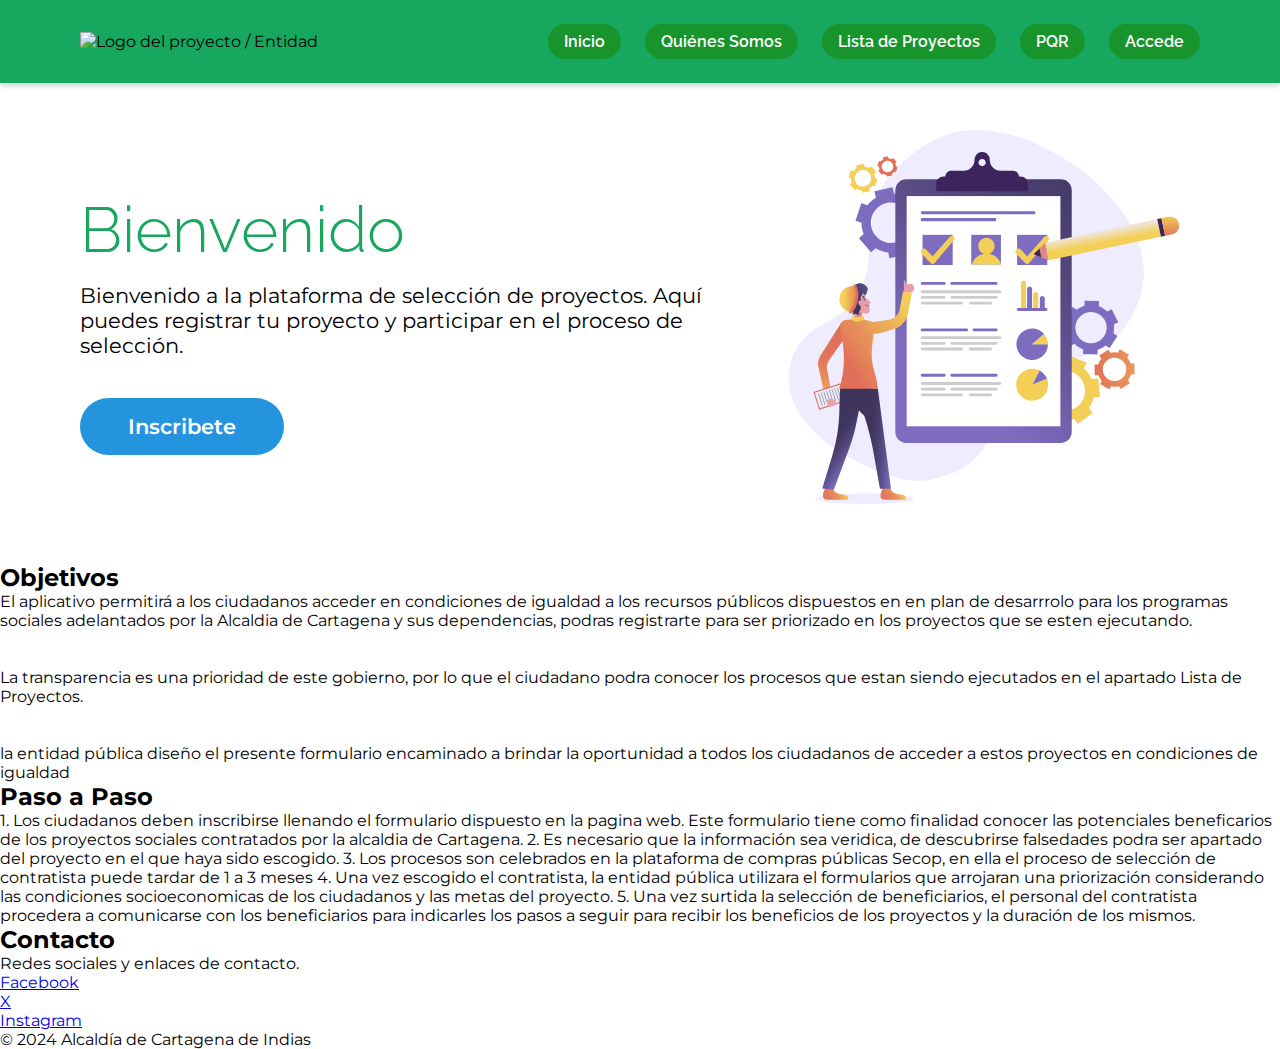
==== index.html @ f186433b "feat:medu de inicio de secion" ====
<!DOCTYPE html>
<html lang="es">
<head>
    <meta charset="UTF-8">
    <meta name="viewport" content="width=device-width, initial-scale=1.0">
    <link rel="stylesheet" href="./src/css/global.css">
    <link rel="stylesheet" href="./src/css/index.css">
    <title>Selección de Proyectos - Alcaldía</title>
</head>
<body>
    <header>
        <nav class="nav_menu">
            <div class="logo">
                <img src="logo.png" alt="Logo del proyecto / Entidad">
            </div>
            <ul class="contenedor_items">
                <li><a href="#inicio">Inicio</a></li>
                <li><a href="#quienes-somos">Quiénes Somos</a></li>
                <li><a href="#proyectos">Lista de Proyectos</a></li>
                <li><a href="#pqr">PQR</a></li>
                <li id="acceder"><a href="#accede">Accede</a></li>
            </ul>
        </nav>
        <!--<div class="slider">
             Aquí se pueden agregar las imágenes del slider si finalmente se implementa 
            <img src="imagen1.jpg" alt="Imagen 1">
            <img src="imagen2.jpg" alt="Imagen 2">
            <img src="imagen3.jpg" alt="Imagen 3">
        </div> -->
    </header>
    <main>
        <section class="inicio" id="inicio">
            <div class="texto_inicio">
                <h2>Bienvenido</h2>
                <p>Bienvenido a la plataforma de selección de proyectos. Aquí puedes registrar tu proyecto y participar en el proceso de selección.</p>
                <button onclick="location.href='#registro'">Inscribete</button>
            </div>
            <img src="../assets/binvenidos_img.svg" alt="ilustraciopn bienvenida" srcset="">
        </section>
        <section class="objetivos" id="objetivos">
            <h2>Objetivos</h2>
            <p>El aplicativo permitirá a los ciudadanos acceder en condiciones de igualdad a los recursos públicos dispuestos en en plan de desarrrolo para 
                los programas sociales adelantados por la Alcaldia de Cartagena y sus dependencias, podras registrarte para ser priorizado en los proyectos
            que se esten ejecutando.</p><br><br>
            <p>La transparencia es una prioridad de este gobierno, por lo que el ciudadano podra conocer los procesos que estan siendo ejecutados en el apartado Lista de Proyectos.</p><br><br>
            <p>la entidad pública diseño el presente formulario encaminado a brindar la oportunidad a todos los ciudadanos de acceder a estos proyectos
                en condiciones de igualdad</p>
            

         </p>
        </section>
        <section class="paso_paso" id="paso-a-paso">
            <h2>Paso a Paso</h2>
            <p>1. Los ciudadanos deben inscribirse llenando el formulario dispuesto en la pagina web. Este formulario tiene como finalidad conocer las potenciales beneficarios
                de los proyectos sociales contratados por la alcaldia de Cartagena. 
                2. Es necesario que la información sea veridica, de descubrirse falsedades podra ser apartado del proyecto en el que haya sido escogido.
                3. Los procesos son celebrados en la plataforma de compras públicas Secop, en ella el proceso de selección de contratista puede tardar de 1 a 3 meses
                4. Una vez escogido el contratista, la entidad pública utilizara el formularios que arrojaran una priorización considerando las condiciones socioeconomicas de los ciudadanos
                y las metas del proyecto.
                5. Una vez surtida la selección de beneficiarios, el personal del contratista procedera a comunicarse con los beneficiarios para indicarles los pasos a seguir para recibir 
                los beneficios de los proyectos y la duración de los mismos. 
            </p>
        </section>
    </main>
    <div id="modal" class="modal_login hide">
        <div id="modalContenido" class="modal_login_contenido">
            <h2 class="modal_titulo">Iniciar secion</h2>
            <form action="" method="POST">
                <div class="cedula" id="numero_cedula">
                    <label for="cedula">Numero de cedula</label>
                    <input type="text" id="cedula" placeholder="Ingrese su numero de cedula" minlength="8" maxlength="10" required>
                </div>
                <div class="contrasena" id="numero_contrasena">
                    <label for="contrasena">Contraseña</label>
                    <input type="password" placeholder="Ingrese su contraseña">
                </div>
                <input class="iniciar_sesion_boton" type="submit" value="Iniciar secion">
            </form>
        </div>
    </div>
    <footer>
        <section class="contacto" id="contacto">
            <h2>Contacto</h2>
            <p>Redes sociales y enlaces de contacto.</p>
            <ul class="redes">
                <li><a href="https://facebook.com">Facebook</a></li>
                <li><a href="https://x.com">X</a></li>
                <li><a href="https://instagram.com">Instagram</a></li>
            </ul>
        </section>
        <p>&copy; 2024 Alcaldía de Cartagena de Indias</p>
    </footer>
    <script type="module" src="./src/js/login_modal.js"></script>
</body>
</html>
---- src/css/global.css ----
/* Importando fuente Montserrat normal - italic */
@font-face {
  font-family: 'Montserrat';
  src: url('../../assets/fonts/Montserrat-VariableFont_wght.ttf') format('truetype-variations');
  font-weight: 100 900; /* Rango de pesos de la fuente */
  font-style: normal;   /* O también puedes definir italic si el archivo lo incluye */
}
@font-face {
  font-family: 'Montserrat';
  src: url('../../assets/fonts/Montserrat-Italic-VariableFont_wght.ttf') format('truetype-variations');
  font-weight: 100 900; 
  font-style: italic; 
}

/* Importando fuente Raleway normal - italic */
@font-face {
  font-family: 'Raleway';
  src: url('../../assets/fonts/Raleway-VariableFont_wght.ttf') format('truetype-variations');
  font-weight: 100 900; 
  font-style: normal; 
}
@font-face {
  font-family: 'Raleway';
  src: url('../../assets/fonts/Raleway-Italic-VariableFont_wght.ttf') format('truetype-variations');
  font-weight: 100 900; 
  font-style: italic; 
}

:root {
  --fuente-titulo: 'Raleway', sans-serif;
  --fuente-cuerpo: 'Montserrat', sans-serif;
  --color-primario: #17a75f;
  --color-secundario: #2594df;
  --color-error: #c00000;
}

* {
  margin: 0;
  padding: 0;
  box-sizing: border-box;
  font-family: var(--fuente-cuerpo);
}
---- src/css/index.css ----
.nav_menu {
    display: flex;
    justify-content: space-between;
    gap: 2rem;
    padding: 2rem 5rem;
    background-color: var(--color-primario);
    box-shadow: 0px 3px 5px #9999996c;
  }
  
  .contenedor_items {
    display: flex;
    flex-wrap: wrap;
    justify-content: center;
    gap: 1.5rem;
  
    list-style: none;
  }
  
  .contenedor_items a {
    padding: 0.5rem 1rem;
    border-radius: 1.5rem;
    text-decoration: none;
    color: #fff;
    font-family: var(--fuente-titulo);
    font-weight: 600;
    background-color: #17942c;
    transition: all 0.15s ease-in-out;
  }
  
  .contenedor_items a:hover {
    background-color: #38b668;
    box-shadow: 0px 3px 5px #0000003d;
  }
  
  .inicio {
    display: flex;
    justify-content: space-between;
    align-items: center;
    gap: 2rem;
    padding: 1rem 5rem;
  }
  
  .texto_inicio {
    display: flex;
    flex-direction: column;
    gap: 1rem;
  }
  
  .texto_inicio h2 {
    font-family: var(--fuente-titulo);
    font-size: 4rem;
    font-weight: 300;
    color: var(--color-primario);
  }
  .texto_inicio p {
    font-size: 1.3rem;
  }
  
  .texto_inicio button {
    width: fit-content;
    margin: 1.5rem 0 0;
    padding: 1rem 3rem;
    font-size: 1.3rem;
    font-weight: 600;
    color: #fff;
    border: none;
    border-radius: 3.5rem;
    background-color: var(--color-secundario);
    cursor: pointer;
    transition: all 0.15s ease-in-out;
  }
  
  .texto_inicio button:hover {
    background-color: rgb(55, 192, 255);
    box-shadow: 0px 3px 5px #0000003d;
  }
  
  .inicio img {
    width: 40%;
  }


  /* MODAL para login */

  .modal_login {
    position: absolute;
    top: 0;
    left: 0;
    width: 100%;
    height: 100%;
    background-color: #0000002f;
  }

  .modal_login_contenido {
    position: absolute;
    top: 12%;
    right: 4.5%;
    width: 20rem;
    height: 25rem;
    opacity: 0;
    border-radius: 1rem;
    background-color: #ffffffb2;
    backdrop-filter: blur(15px);
    animation: mostrar 0.2s ease-in-out forwards;
  }

  .hide {
    display: none;
  }
  .modal_titulo {
    padding: 1rem;
    margin: 0 0 1rem;
    border-radius: 1rem 1rem 0 0;
    text-align: center;
    color: #fff;
    font-family: var(--fuente-titulo);
    font-weight: 300;
    background-color: var(--color-primario);
  }
  form {
    display: flex;
    flex-direction: column;
    justify-content: center;
  }
  .cedula, .contrasena {
    display: flex;
    flex-direction: column;
    justify-content: center;
    gap: 0.5rem;
    padding: 1rem 2rem;
  }
  .cedula label, .contrasena label {
    text-align: center;
    font-family: var(--fuente-titulo);
  }
  .cedula input, .contrasena input {
    padding: 0.5rem 1rem;
    border: none;
    border-radius: 1.5rem;
  }

  .iniciar_sesion_boton {
    width: 10rem;
    margin: 1rem auto 0;
    padding: 0.5rem 1rem;
    border: none;
    border-radius: 1.5rem;
    color: #fff;
    font-size: 1rem;
    background-color: var(--color-primario);
  }

  .animacion_ocultar {
    animation: ocultar 0.2s ease-in-out forwards;
  }

  @keyframes mostrar {
    0% {
      opacity: 0;
      transform: translateY(-20px);
    }
    100% {
      opacity: 1;
      transform: translateY(0px);
    }
  }

  @keyframes ocultar {
    0% {
      opacity: 1;
      transform: translateY(0px);
    }
    100% {
      opacity: 0;
      transform: translateY(-20px);
    }
  }
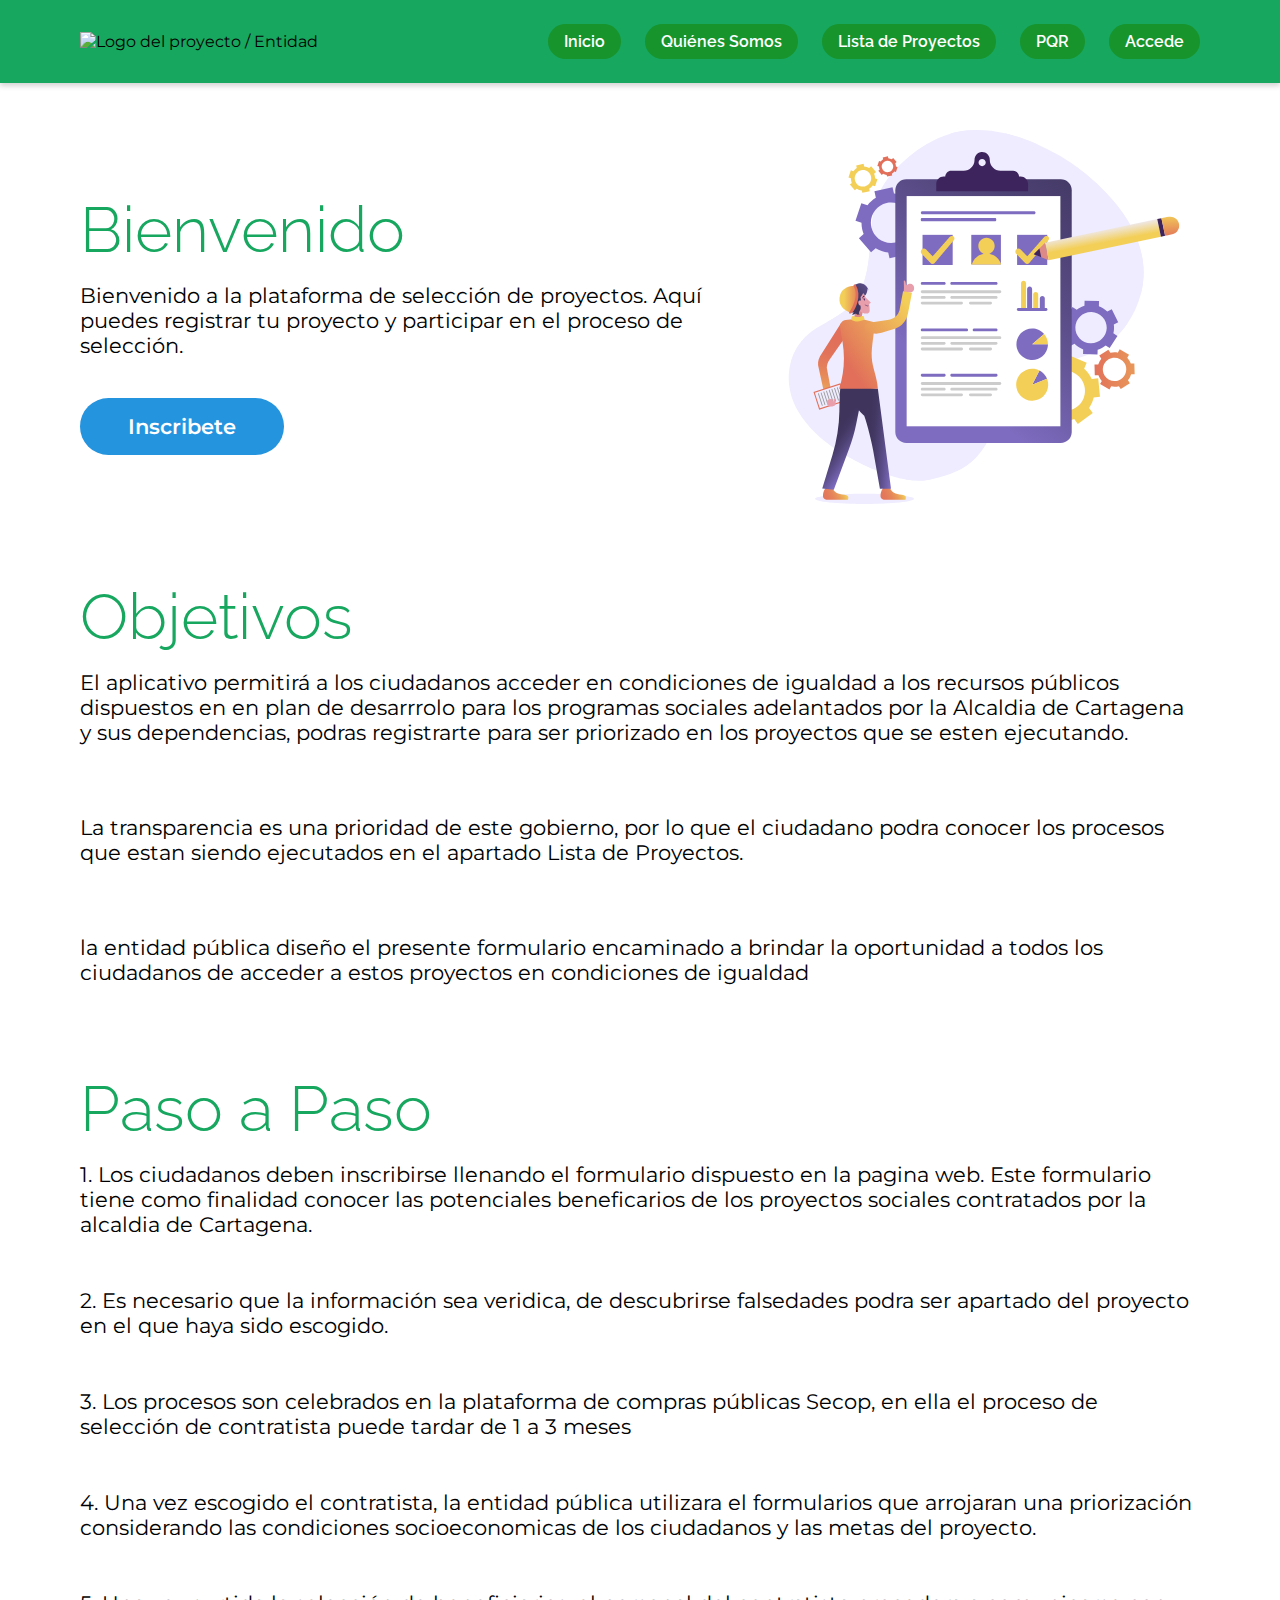
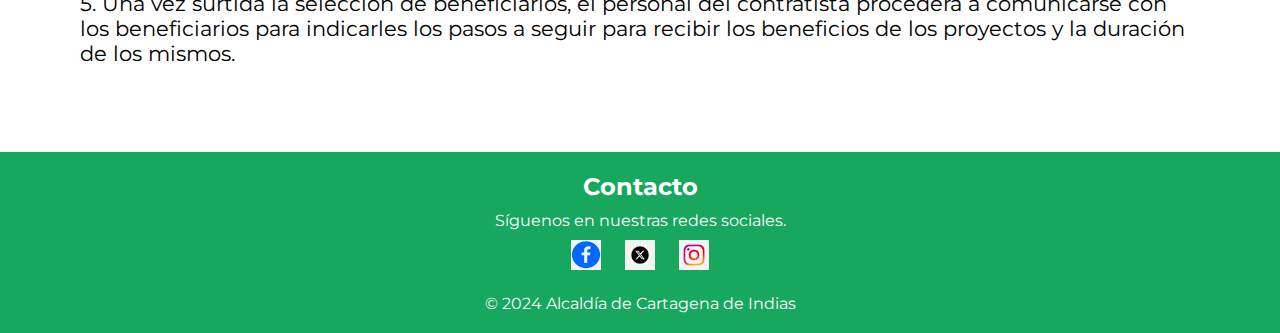
==== commit 1d3a36d8: "estilos index" ====
--- a/index.html
+++ b/index.html
@@ -37,59 +37,58 @@
             </div>
             <img src="../assets/binvenidos_img.svg" alt="ilustraciopn bienvenida" srcset="">
         </section>
-        <section class="objetivos" id="objetivos">
+        <section class="objs" id="objs">
+           <div class="texto_objs">
             <h2>Objetivos</h2>
             <p>El aplicativo permitirá a los ciudadanos acceder en condiciones de igualdad a los recursos públicos dispuestos en en plan de desarrrolo para 
                 los programas sociales adelantados por la Alcaldia de Cartagena y sus dependencias, podras registrarte para ser priorizado en los proyectos
             que se esten ejecutando.</p><br><br>
             <p>La transparencia es una prioridad de este gobierno, por lo que el ciudadano podra conocer los procesos que estan siendo ejecutados en el apartado Lista de Proyectos.</p><br><br>
             <p>la entidad pública diseño el presente formulario encaminado a brindar la oportunidad a todos los ciudadanos de acceder a estos proyectos
-                en condiciones de igualdad</p>
-            
-
-         </p>
+                en condiciones de igualdad</p><br><br>
+           </div>
+         
         </section>
         <section class="paso_paso" id="paso-a-paso">
+            <div class="texto_pasos">
             <h2>Paso a Paso</h2>
             <p>1. Los ciudadanos deben inscribirse llenando el formulario dispuesto en la pagina web. Este formulario tiene como finalidad conocer las potenciales beneficarios
-                de los proyectos sociales contratados por la alcaldia de Cartagena. 
-                2. Es necesario que la información sea veridica, de descubrirse falsedades podra ser apartado del proyecto en el que haya sido escogido.
-                3. Los procesos son celebrados en la plataforma de compras públicas Secop, en ella el proceso de selección de contratista puede tardar de 1 a 3 meses
-                4. Una vez escogido el contratista, la entidad pública utilizara el formularios que arrojaran una priorización considerando las condiciones socioeconomicas de los ciudadanos
-                y las metas del proyecto.
-                5. Una vez surtida la selección de beneficiarios, el personal del contratista procedera a comunicarse con los beneficiarios para indicarles los pasos a seguir para recibir 
-                los beneficios de los proyectos y la duración de los mismos. 
+                de los proyectos sociales contratados por la alcaldia de Cartagena.</p><br> 
+            <p>2. Es necesario que la información sea veridica, de descubrirse falsedades podra ser apartado del proyecto en el que haya sido escogido.</p><br>
+            <p>3. Los procesos son celebrados en la plataforma de compras públicas Secop, en ella el proceso de selección de contratista puede tardar de 1 a 3 meses</p><br>
+            <p>4. Una vez escogido el contratista, la entidad pública utilizara el formularios que arrojaran una priorización considerando las condiciones socioeconomicas de los ciudadanos
+                y las metas del proyecto.</p><br>
+            <p>5. Una vez surtida la selección de beneficiarios, el personal del contratista procedera a comunicarse con los beneficiarios para indicarles los pasos a seguir para recibir 
+                los beneficios de los proyectos y la duración de los mismos.</p><br><br> 
             </p>
+            </div>
         </section>
     </main>
     <div id="modal" class="modal_login hide">
         <div id="modalContenido" class="modal_login_contenido">
-            <h2 class="modal_titulo">Iniciar secion</h2>
+            <h2 class="modal_titulo">Iniciar sesión</h2>
             <form action="" method="POST">
                 <div class="cedula" id="numero_cedula">
-                    <label for="cedula">Numero de cedula</label>
+                    <label for="cedula">Numero de cédula</label>
                     <input type="text" id="cedula" placeholder="Ingrese su numero de cedula" minlength="8" maxlength="10" required>
                 </div>
                 <div class="contrasena" id="numero_contrasena">
                     <label for="contrasena">Contraseña</label>
                     <input type="password" placeholder="Ingrese su contraseña">
                 </div>
-                <input class="iniciar_sesion_boton" type="submit" value="Iniciar secion">
+                <input class="iniciar_sesion_boton" type="submit" value="Iniciar sesión">
             </form>
         </div>
     </div>
-    <footer>
-        <section class="contacto" id="contacto">
-            <h2>Contacto</h2>
-            <p>Redes sociales y enlaces de contacto.</p>
-            <ul class="redes">
-                <li><a href="https://facebook.com">Facebook</a></li>
-                <li><a href="https://x.com">X</a></li>
-                <li><a href="https://instagram.com">Instagram</a></li>
-            </ul>
-        </section>
-        <p>&copy; 2024 Alcaldía de Cartagena de Indias</p>
-    </footer>
+    <footer> <section class="contacto" id="contacto"> 
+        <h2>Contacto</h2> 
+        <p>Síguenos en nuestras redes sociales.</p> 
+        <ul class="redes"> 
+            <li><a href="https://facebook.com"><img src="../assets/facebook.png" alt="Facebook"></a></li> 
+            <li><a href="https://x.com"><img src="../assets/x.png" alt="X"></a></li> 
+            <li><a href="https://instagram.com"><img src="../assets/instagram.jpg" alt="Instagram"></a></li> 
+        </ul> </section> <p>&copy; 2024 Alcaldía de Cartagena de Indias</p> 
+    </footer> 
     <script type="module" src="./src/js/login_modal.js"></script>
 </body>
 </html>
--- a/src/css/index.css
+++ b/src/css/index.css
@@ -78,6 +78,108 @@
   .inicio img {
     width: 40%;
   }
+
+  .objs {
+    display: flex;
+    justify-content: space-between;
+    align-items: center;
+    gap: 2rem;
+    padding: 1rem 5rem;
+  }
+  
+  .texto_objs {
+    display: flex;
+    flex-direction: column;
+    gap: 1rem;
+  }
+  
+  .texto_objs h2 {
+    font-family: var(--fuente-titulo);
+    font-size: 4rem;
+    font-weight: 300;
+    color: var(--color-primario);
+  }
+  .texto_objs p {
+    font-size: 1.3rem;
+  }
+
+  .paso_paso {
+    display: flex;
+    justify-content: space-between;
+    align-items: center;
+    gap: 2rem;
+    padding: 1rem 5rem;
+  }
+  
+  .texto_pasos {
+    display: flex;
+    flex-direction: column;
+    gap: 1rem;
+  }
+  
+  .texto_pasos h2 {
+    font-family: var(--fuente-titulo);
+    font-size: 4rem;
+    font-weight: 300;
+    color: var(--color-primario);
+  }
+  .texto_pasos p {
+    font-size: 1.3rem;
+  }
+
+  body {
+    font-family: Arial, sans-serif;
+    margin: 0;
+    padding: 0;
+}
+
+footer {
+    background-color: var(--color-primario);
+    color: white;
+    padding: 20px 0;
+    text-align: center;
+}
+
+footer .contacto {
+    margin-bottom: 20px;
+}
+
+footer .contacto h2 {
+    margin-bottom: 10px;
+}
+
+footer .contacto p {
+    margin-bottom: 10px;
+}
+
+footer .redes {
+    list-style: none;
+    padding: 0;
+}
+
+footer .redes li {
+    display: inline;
+    margin: 0 10px;
+}
+
+footer .redes li a {
+    color: white;
+    text-decoration: none;
+}
+
+footer .redes li a img { 
+  width: 30px; height: 30px;
+  background: none
+}
+
+footer .redes li a:hover {
+    text-decoration: underline;
+}
+
+footer p {
+    margin: 0;
+}
+
 
 
   /* MODAL para login */
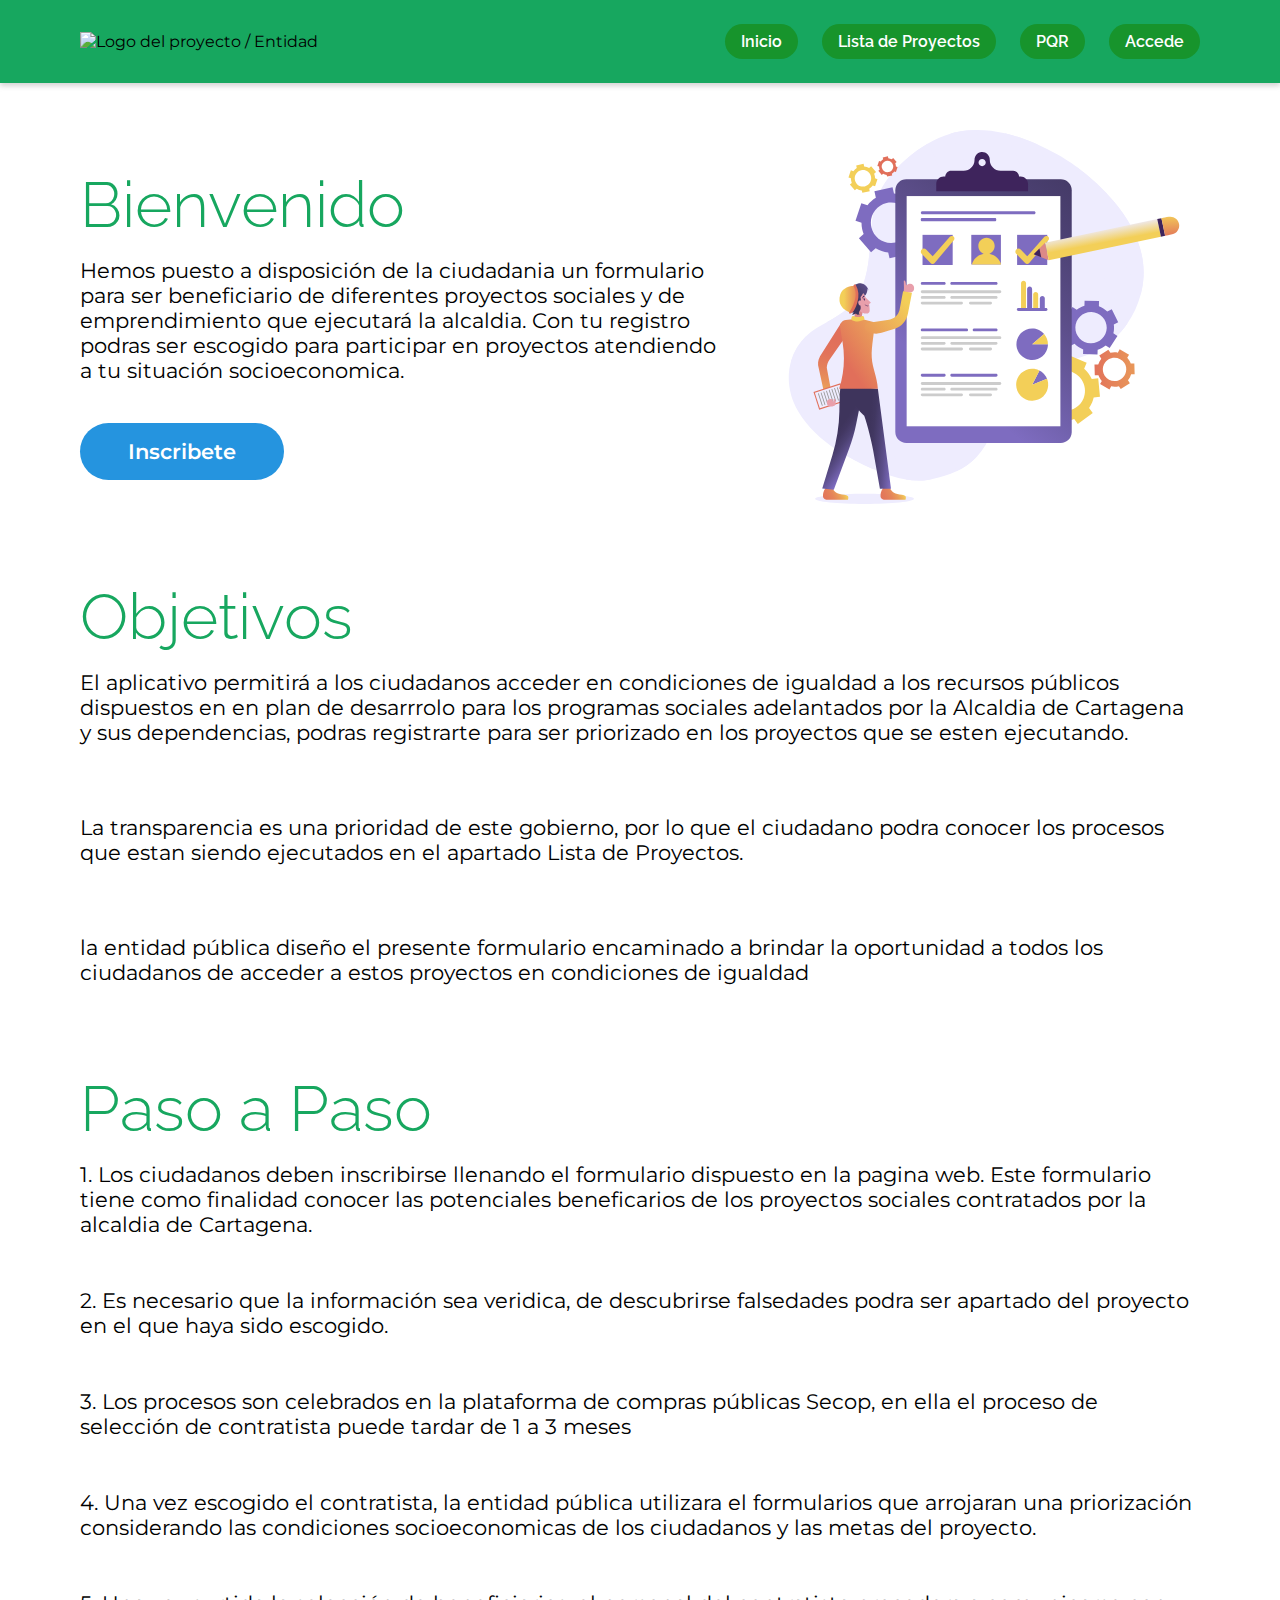
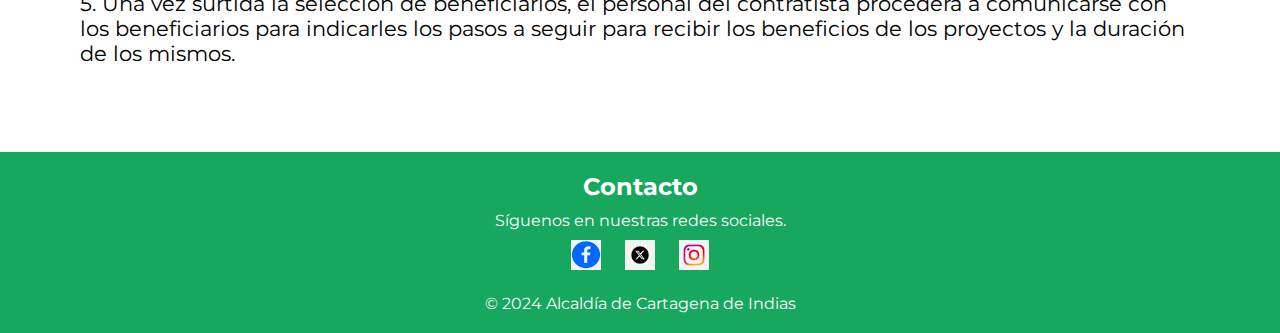
==== commit efade0a8: "cambio de texto bienvenida, eliminación de quienes somos y boton de inscribete que remite al formula" ====
--- a/index.html
+++ b/index.html
@@ -15,8 +15,8 @@
             </div>
             <ul class="contenedor_items">
                 <li><a href="#inicio">Inicio</a></li>
-                <li><a href="#quienes-somos">Quiénes Somos</a></li>
-                <li><a href="#proyectos">Lista de Proyectos</a></li>
+                <!--<li><a href="#quienes-somos">Quiénes Somos</a></li-->
+                <li><a href="src\pages\projects.html">Lista de Proyectos</a></li>
                 <li><a href="#pqr">PQR</a></li>
                 <li id="acceder"><a href="#accede">Accede</a></li>
             </ul>
@@ -32,10 +32,12 @@
         <section class="inicio" id="inicio">
             <div class="texto_inicio">
                 <h2>Bienvenido</h2>
-                <p>Bienvenido a la plataforma de selección de proyectos. Aquí puedes registrar tu proyecto y participar en el proceso de selección.</p>
-                <button onclick="location.href='#registro'">Inscribete</button>
+                <p>Hemos puesto a disposición de la ciudadania un formulario para ser beneficiario de diferentes proyectos sociales y de emprendimiento
+                    que ejecutará la alcaldia. Con tu registro podras ser escogido para participar en proyectos atendiendo a tu situación socioeconomica.
+                </p>
+                <button onclick="location.href='src/pages/form.html'">Inscribete</button>
             </div>
-            <img src="../assets/binvenidos_img.svg" alt="ilustraciopn bienvenida" srcset="">
+            <img src="../assets/binvenidos_img.svg" alt="ilustracion bienvenida" srcset="">
         </section>
         <section class="objs" id="objs">
            <div class="texto_objs">
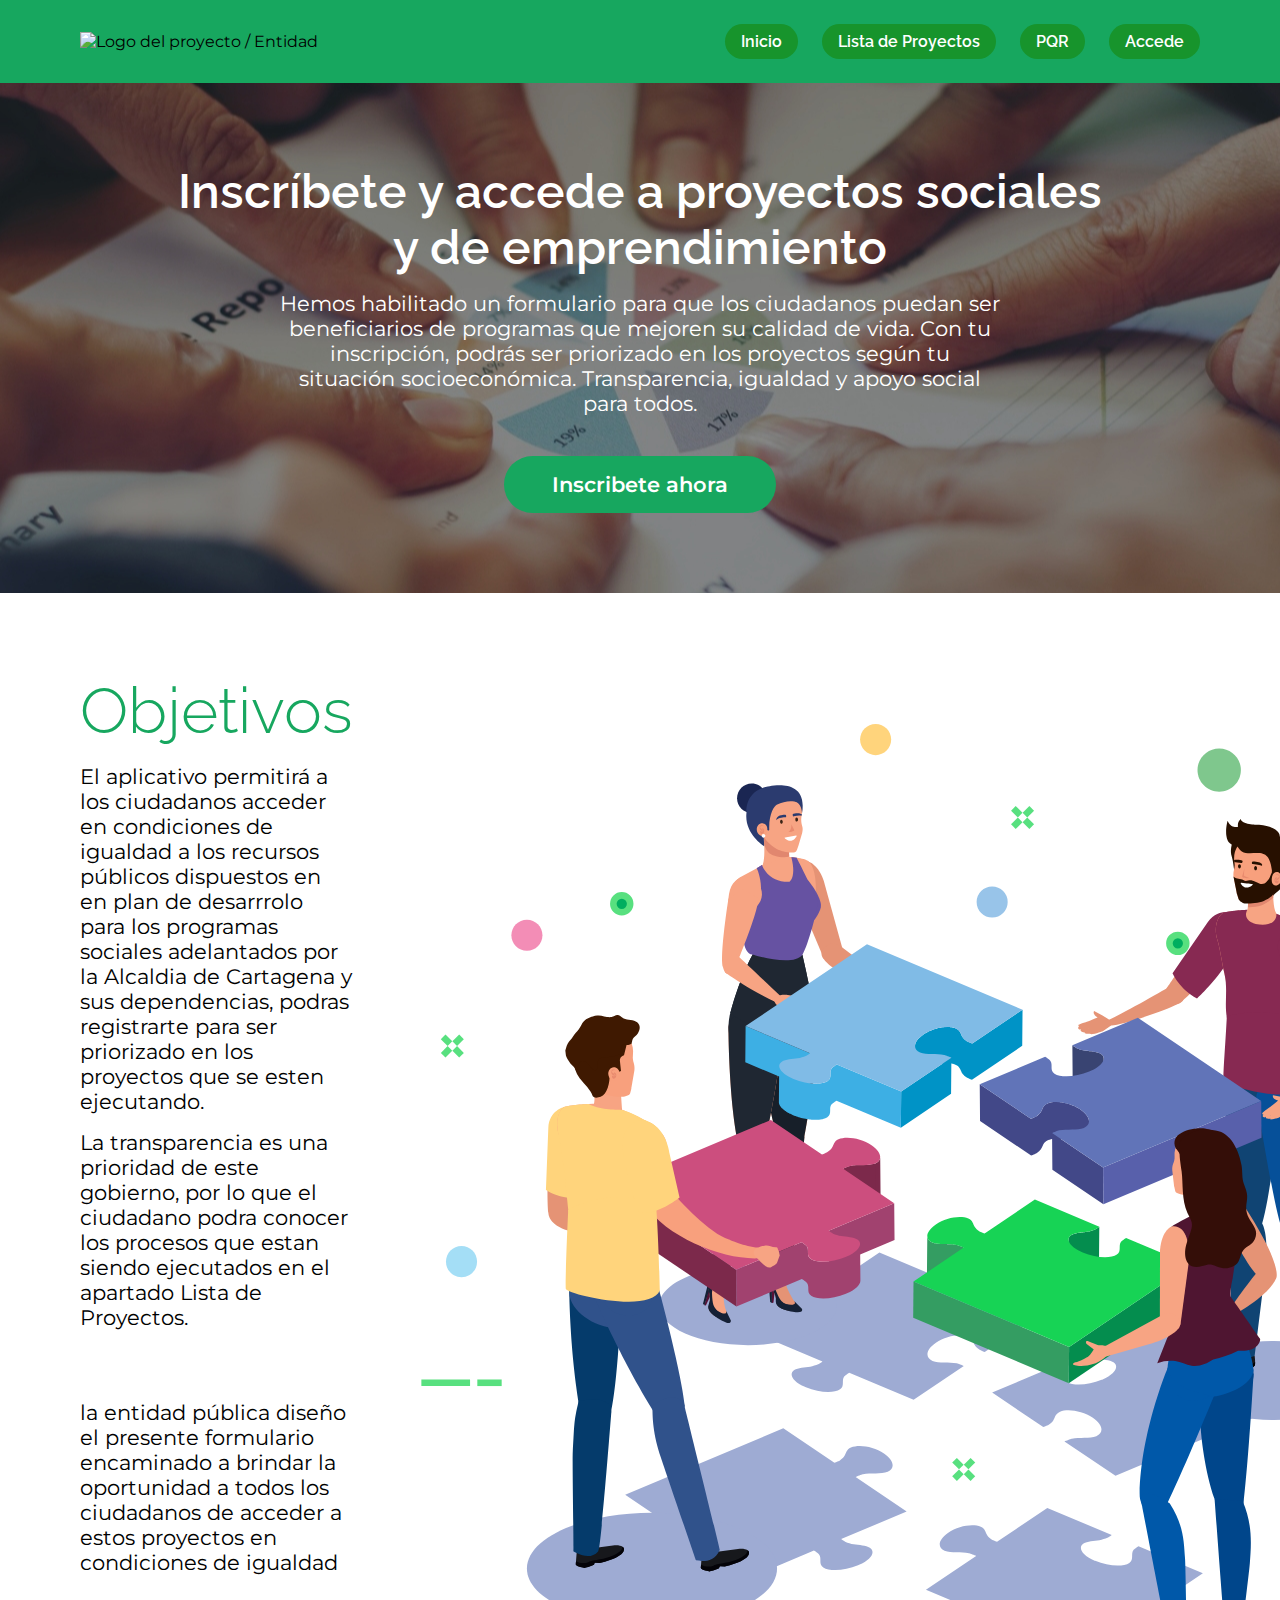
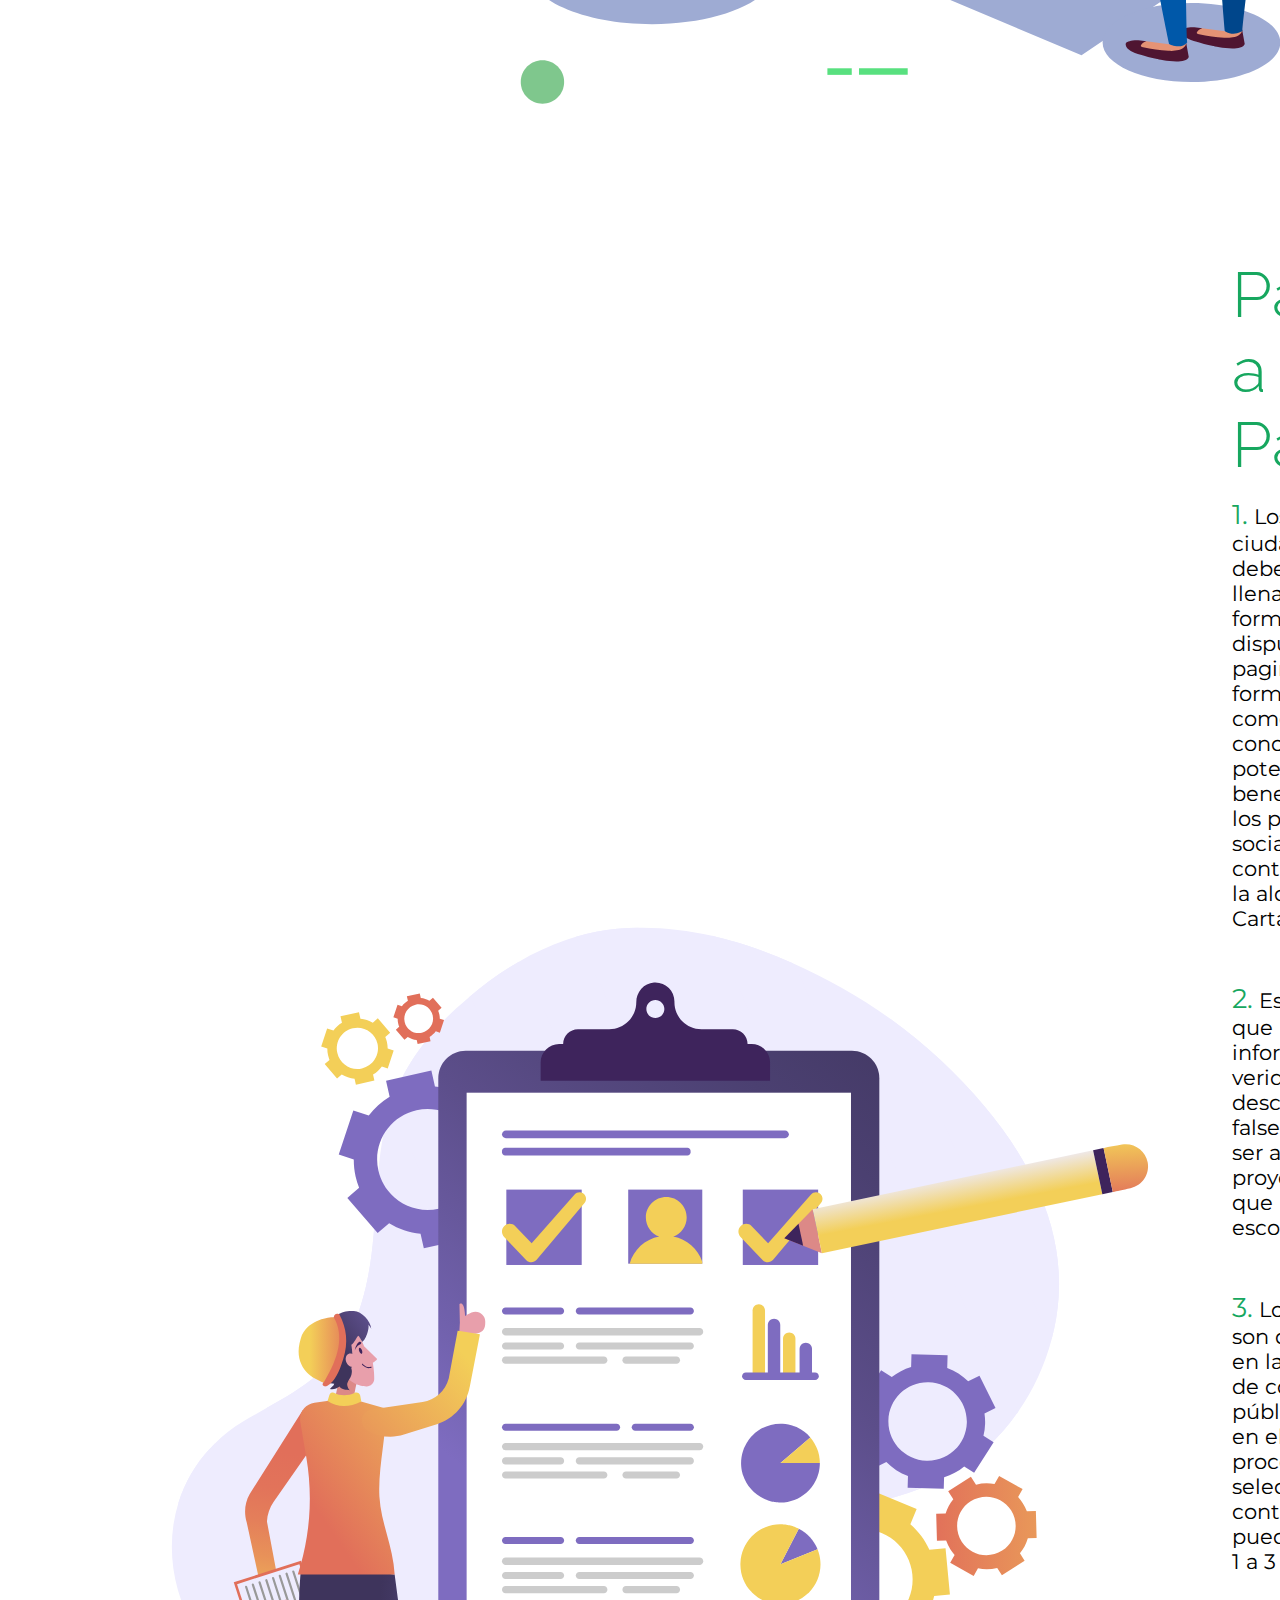
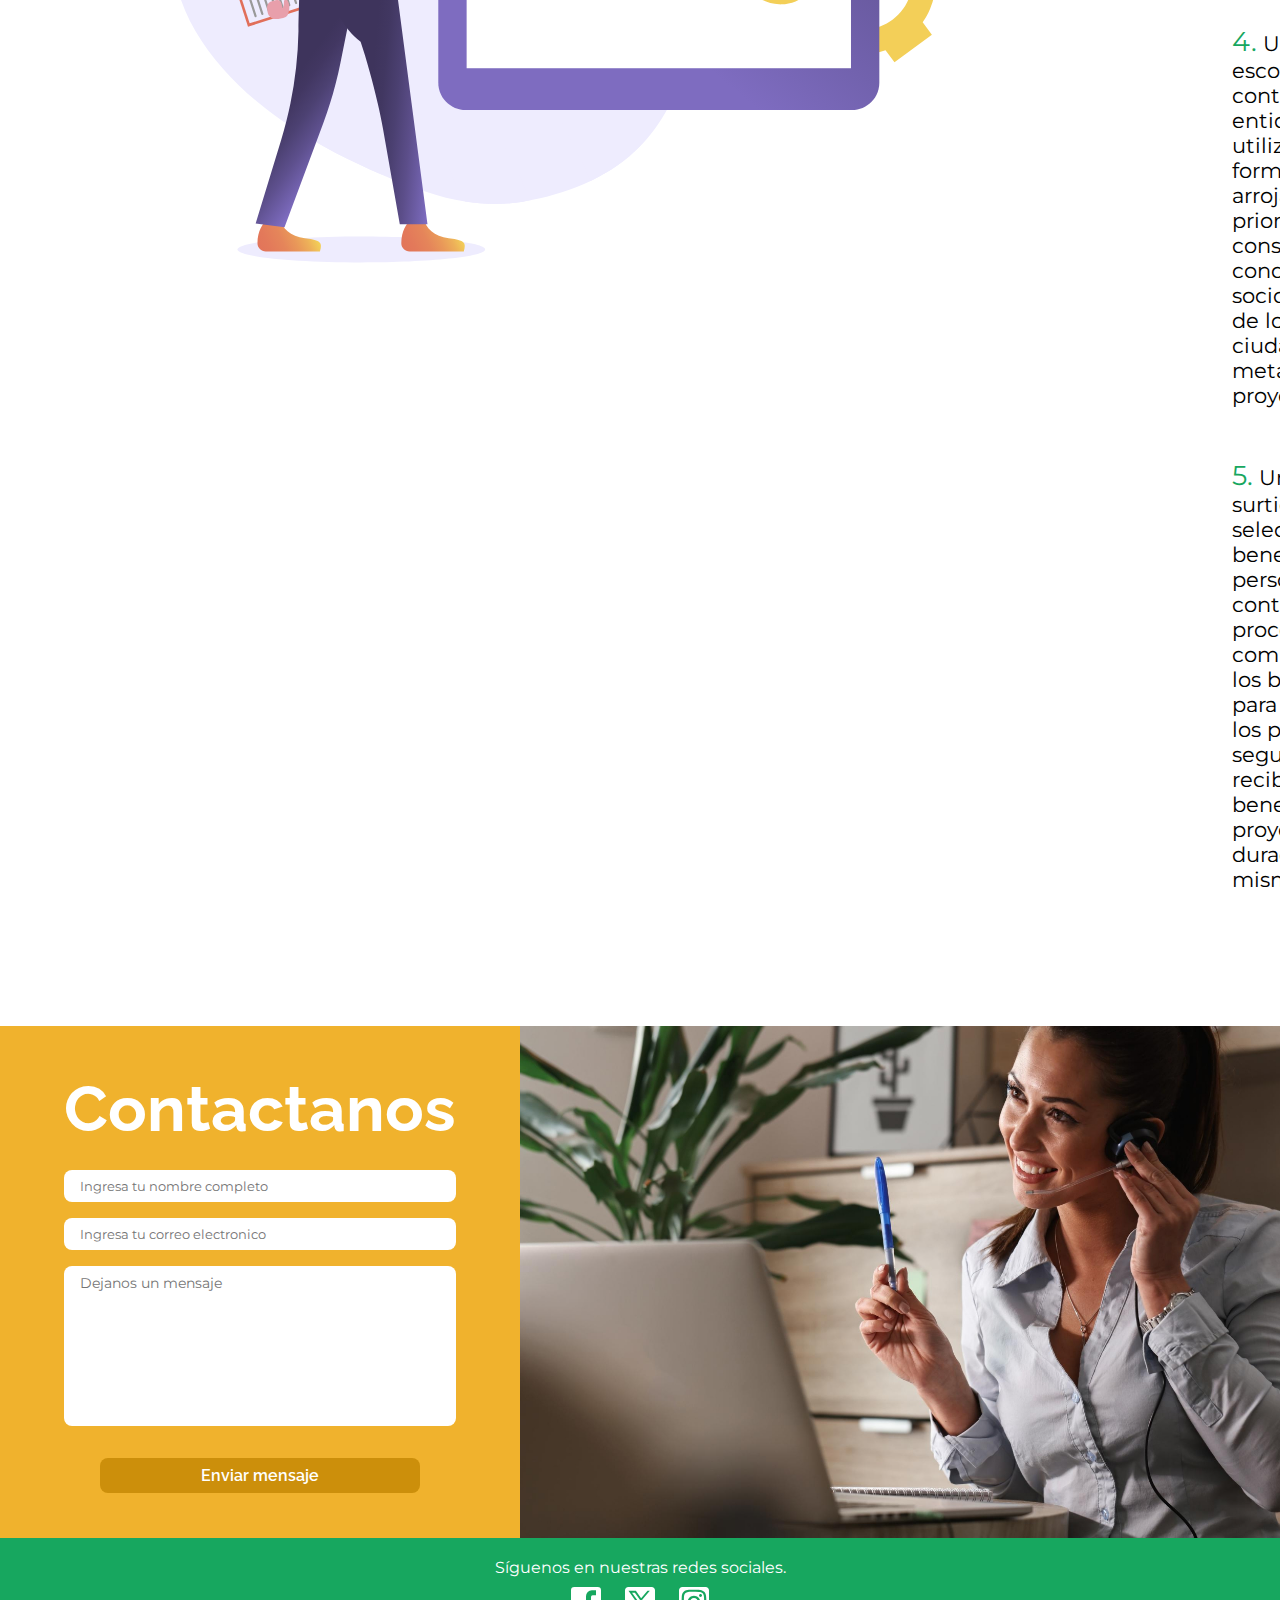
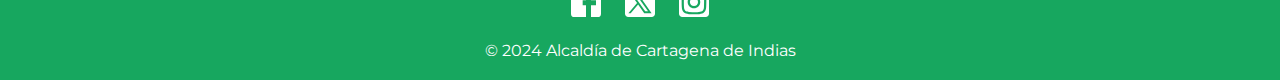
==== commit ea50d095: "update: home.html, form.html, proyects.html" ====
--- a/index.html
+++ b/index.html
@@ -1,5 +1,6 @@
 <!DOCTYPE html>
 <html lang="es">
+
 <head>
     <meta charset="UTF-8">
     <meta name="viewport" content="width=device-width, initial-scale=1.0">
@@ -7,6 +8,7 @@
     <link rel="stylesheet" href="./src/css/index.css">
     <title>Selección de Proyectos - Alcaldía</title>
 </head>
+
 <body>
     <header>
         <nav class="nav_menu">
@@ -21,49 +23,73 @@
                 <li id="acceder"><a href="#accede">Accede</a></li>
             </ul>
         </nav>
-        <!--<div class="slider">
-             Aquí se pueden agregar las imágenes del slider si finalmente se implementa 
-            <img src="imagen1.jpg" alt="Imagen 1">
-            <img src="imagen2.jpg" alt="Imagen 2">
-            <img src="imagen3.jpg" alt="Imagen 3">
-        </div> -->
     </header>
     <main>
+        <!-- Inicio (hero) -->
         <section class="inicio" id="inicio">
             <div class="texto_inicio">
-                <h2>Bienvenido</h2>
-                <p>Hemos puesto a disposición de la ciudadania un formulario para ser beneficiario de diferentes proyectos sociales y de emprendimiento
-                    que ejecutará la alcaldia. Con tu registro podras ser escogido para participar en proyectos atendiendo a tu situación socioeconomica.
+                <h2>Inscríbete y accede a proyectos sociales y de emprendimiento</h2>
+                <p>Hemos habilitado un formulario para que los ciudadanos puedan ser beneficiarios de programas que
+                    mejoren su calidad de vida.
+                    Con tu inscripción, podrás ser priorizado en los proyectos según tu situación socioeconómica.
+                    Transparencia, igualdad y apoyo social para todos.
                 </p>
-                <button onclick="location.href='src/pages/form.html'">Inscribete</button>
+                <button onclick="location.href='src/pages/form.html'">Inscribete ahora</button>
             </div>
-            <img src="../assets/binvenidos_img.svg" alt="ilustracion bienvenida" srcset="">
         </section>
+
+        <!-- Objetivos -->
         <section class="objs" id="objs">
-           <div class="texto_objs">
-            <h2>Objetivos</h2>
-            <p>El aplicativo permitirá a los ciudadanos acceder en condiciones de igualdad a los recursos públicos dispuestos en en plan de desarrrolo para 
-                los programas sociales adelantados por la Alcaldia de Cartagena y sus dependencias, podras registrarte para ser priorizado en los proyectos
-            que se esten ejecutando.</p><br><br>
-            <p>La transparencia es una prioridad de este gobierno, por lo que el ciudadano podra conocer los procesos que estan siendo ejecutados en el apartado Lista de Proyectos.</p><br><br>
-            <p>la entidad pública diseño el presente formulario encaminado a brindar la oportunidad a todos los ciudadanos de acceder a estos proyectos
-                en condiciones de igualdad</p><br><br>
-           </div>
-         
+            <div class="texto_objs">
+                <h2>Objetivos</h2>
+                <p>El aplicativo permitirá a los ciudadanos acceder en condiciones de igualdad a los recursos públicos
+                    dispuestos en en plan de desarrrolo para
+                    los programas sociales adelantados por la Alcaldia de Cartagena y sus dependencias, podras
+                    registrarte para ser priorizado en los proyectos
+                    que se esten ejecutando.</p>
+                <p>La transparencia es una prioridad de este gobierno, por lo que el ciudadano podra conocer los
+                    procesos que estan siendo ejecutados en el apartado Lista de Proyectos.</p><br><br>
+                <p>la entidad pública diseño el presente formulario encaminado a brindar la oportunidad a todos los
+                    ciudadanos de acceder a estos proyectos
+                    en condiciones de igualdad</p>
+            </div>
+            <img src="./assets/objetivos_img.svg" alt="objetivos - ilustracion">
         </section>
+
+        <!-- Paso a paso -->
         <section class="paso_paso" id="paso-a-paso">
+            <img src="./assets/paso_paso_img.svg" alt="paso a paso ilustracion">
             <div class="texto_pasos">
-            <h2>Paso a Paso</h2>
-            <p>1. Los ciudadanos deben inscribirse llenando el formulario dispuesto en la pagina web. Este formulario tiene como finalidad conocer las potenciales beneficarios
-                de los proyectos sociales contratados por la alcaldia de Cartagena.</p><br> 
-            <p>2. Es necesario que la información sea veridica, de descubrirse falsedades podra ser apartado del proyecto en el que haya sido escogido.</p><br>
-            <p>3. Los procesos son celebrados en la plataforma de compras públicas Secop, en ella el proceso de selección de contratista puede tardar de 1 a 3 meses</p><br>
-            <p>4. Una vez escogido el contratista, la entidad pública utilizara el formularios que arrojaran una priorización considerando las condiciones socioeconomicas de los ciudadanos
-                y las metas del proyecto.</p><br>
-            <p>5. Una vez surtida la selección de beneficiarios, el personal del contratista procedera a comunicarse con los beneficiarios para indicarles los pasos a seguir para recibir 
-                los beneficios de los proyectos y la duración de los mismos.</p><br><br> 
-            </p>
+                <h2>Paso a Paso</h2>
+                <p><span>1.</span> Los ciudadanos deben inscribirse llenando el formulario dispuesto en la pagina web.
+                    Este formulario tiene como finalidad conocer las potenciales beneficarios
+                    de los proyectos sociales contratados por la alcaldia de Cartagena.</p><br>
+                <p><span>2.</span> Es necesario que la información sea veridica, de descubrirse falsedades podra ser
+                    apartado del proyecto en el que haya sido escogido.</p><br>
+                <p><span>3.</span> Los procesos son celebrados en la plataforma de compras públicas Secop, en ella el
+                    proceso de selección de contratista puede tardar de 1 a 3 meses</p><br>
+                <p><span>4.</span> Una vez escogido el contratista, la entidad pública utilizara el formularios que
+                    arrojaran una priorización considerando las condiciones socioeconomicas de los ciudadanos
+                    y las metas del proyecto.</p><br>
+                <p><span>5.</span> Una vez surtida la selección de beneficiarios, el personal del contratista procedera
+                    a comunicarse con los beneficiarios para indicarles los pasos a seguir para recibir
+                    los beneficios de los proyectos y la duración de los mismos.</p><br><br>
+                </p>
             </div>
+        </section>
+
+        <!-- Contacto -->
+        <section class="contacto">
+            <form class="formulario_contacto" action="" method="POST">
+                <h2>Contactanos</h2>
+                <fieldset>
+                    <input type="text" name="nombre" id="nombre" placeholder="Ingresa tu nombre completo" required>
+                    <input type="email" name="correo" id="correo" placeholder="Ingresa tu correo electronico" required>
+                    <textarea name="mensaje" id="mensaje" placeholder="Dejanos un mensaje" required></textarea>
+                </fieldset>
+                <input class="enviar_mensaje_boton" type="submit" value="Enviar mensaje">
+            </form>
+            <img src="./assets/contactanos.jpg" alt="contactanos">
         </section>
     </main>
     <div id="modal" class="modal_login hide">
@@ -72,7 +98,8 @@
             <form action="" method="POST">
                 <div class="cedula" id="numero_cedula">
                     <label for="cedula">Numero de cédula</label>
-                    <input type="text" id="cedula" placeholder="Ingrese su numero de cedula" minlength="8" maxlength="10" required>
+                    <input type="text" id="cedula" placeholder="Ingrese su numero de cedula" minlength="8"
+                        maxlength="10" required>
                 </div>
                 <div class="contrasena" id="numero_contrasena">
                     <label for="contrasena">Contraseña</label>
@@ -82,15 +109,18 @@
             </form>
         </div>
     </div>
-    <footer> <section class="contacto" id="contacto"> 
-        <h2>Contacto</h2> 
-        <p>Síguenos en nuestras redes sociales.</p> 
-        <ul class="redes"> 
-            <li><a href="https://facebook.com"><img src="../assets/facebook.png" alt="Facebook"></a></li> 
-            <li><a href="https://x.com"><img src="../assets/x.png" alt="X"></a></li> 
-            <li><a href="https://instagram.com"><img src="../assets/instagram.jpg" alt="Instagram"></a></li> 
-        </ul> </section> <p>&copy; 2024 Alcaldía de Cartagena de Indias</p> 
-    </footer> 
+    <footer>
+        <div class="redes_contenedor">
+            <p>Síguenos en nuestras redes sociales.</p>
+            <ul class="redes">
+                <li><a href="https://facebook.com"><img src="../assets/facebook.svg" alt="Facebook"></a></li>
+                <li><a href="https://x.com"><img src="../assets/x.svg" alt="X"></a></li>
+                <li><a href="https://instagram.com"><img src="../assets/instagram.svg" alt="Instagram"></a></li>
+            </ul>
+        </div>
+        <p>&copy; 2024 Alcaldía de Cartagena de Indias</p>
+    </footer>
     <script type="module" src="./src/js/login_modal.js"></script>
 </body>
-</html>
+
+</html>--- a/src/css/index.css
+++ b/src/css/index.css
@@ -1,3 +1,4 @@
+/* Navbar menu */
 .nav_menu {
     display: flex;
     justify-content: space-between;
@@ -32,107 +33,183 @@
     box-shadow: 0px 3px 5px #0000003d;
   }
   
+  /* Seccion de inicio (hero) */
   .inicio {
+    display: flex;
+    justify-content: space-between;
+    align-items: center;
+    gap: 2rem;
+    padding: 5rem 10rem;
+    margin: 0 0 4rem;
+    background-image: url('../../assets/inicio_bg.jpg');
+    background-position: center;
+  }
+  
+  .texto_inicio {
+    display: flex;
+    flex-direction: column;
+    gap: 1rem;
+    color: #fff;
+    text-align: center;
+  }
+  
+  .texto_inicio h2 {
+    font-family: var(--fuente-titulo);
+    font-size: 3rem;
+    text-align: center;
+    font-weight: 600;
+  }
+  .texto_inicio p {
+    width: 75%;
+    margin: auto;
+    font-size: 1.3rem;
+  }
+  
+  .texto_inicio button {
+    width: fit-content;
+    margin: 1.5rem auto 0;
+    padding: 1rem 3rem;
+    font-size: 1.3rem;
+    font-weight: 600;
+    color: #fff;
+    border: none;
+    border-radius: 3.5rem;
+    background-color: var(--color-primario);
+    cursor: pointer;
+    transition: all 0.15s ease-in-out;
+  }
+  
+  .texto_inicio button:hover {
+    background-color: rgb(38, 224, 109);
+    box-shadow: 0px 3px 5px #0000003d;
+  }
+  
+  .inicio img {
+    width: 40%;
+  }
+
+  /* Objetivos */
+  .objs {
+    display: flex;
+    justify-content: space-between;
+    align-items: start;
+    gap: 2rem;
+    padding: 1rem 5rem;
+    margin: 0 0 2rem;
+  }
+  
+  .texto_objs {
+    display: flex;
+    flex-direction: column;
+    gap: 1rem;
+  }
+  
+  .texto_objs h2 {
+    font-family: var(--fuente-titulo);
+    font-size: 4rem;
+    font-weight: 300;
+    color: var(--color-primario);
+  }
+  .texto_objs p {
+    font-size: 1.3rem;
+  }
+  .objs img {
+    width: 110%;
+  }
+
+  /* Paso a paso */
+
+  .paso_paso {
     display: flex;
     justify-content: space-between;
     align-items: center;
     gap: 2rem;
     padding: 1rem 5rem;
-  }
-  
-  .texto_inicio {
+    margin: 0 0 3rem;
+  }
+  
+  .texto_pasos {
     display: flex;
     flex-direction: column;
     gap: 1rem;
   }
   
-  .texto_inicio h2 {
+  .texto_pasos h2 {
     font-family: var(--fuente-titulo);
     font-size: 4rem;
     font-weight: 300;
     color: var(--color-primario);
   }
-  .texto_inicio p {
-    font-size: 1.3rem;
-  }
-  
-  .texto_inicio button {
-    width: fit-content;
-    margin: 1.5rem 0 0;
-    padding: 1rem 3rem;
-    font-size: 1.3rem;
-    font-weight: 600;
-    color: #fff;
-    border: none;
-    border-radius: 3.5rem;
-    background-color: var(--color-secundario);
-    cursor: pointer;
-    transition: all 0.15s ease-in-out;
-  }
-  
-  .texto_inicio button:hover {
-    background-color: rgb(55, 192, 255);
-    box-shadow: 0px 3px 5px #0000003d;
-  }
-  
-  .inicio img {
-    width: 40%;
-  }
-
-  .objs {
-    display: flex;
-    justify-content: space-between;
-    align-items: center;
-    gap: 2rem;
-    padding: 1rem 5rem;
-  }
-  
-  .texto_objs {
-    display: flex;
-    flex-direction: column;
-    gap: 1rem;
-  }
-  
-  .texto_objs h2 {
-    font-family: var(--fuente-titulo);
-    font-size: 4rem;
-    font-weight: 300;
-    color: var(--color-primario);
-  }
-  .texto_objs p {
-    font-size: 1.3rem;
-  }
-
-  .paso_paso {
-    display: flex;
-    justify-content: space-between;
-    align-items: center;
-    gap: 2rem;
-    padding: 1rem 5rem;
-  }
-  
-  .texto_pasos {
-    display: flex;
-    flex-direction: column;
-    gap: 1rem;
-  }
-  
-  .texto_pasos h2 {
-    font-family: var(--fuente-titulo);
-    font-size: 4rem;
-    font-weight: 300;
-    color: var(--color-primario);
-  }
   .texto_pasos p {
     font-size: 1.3rem;
   }
-
-  body {
-    font-family: Arial, sans-serif;
-    margin: 0;
-    padding: 0;
-}
-
+  .texto_pasos span {
+    font-size: 1.7rem;
+    color: var(--color-primario);
+  }
+
+  .paso_paso img {
+    width: 100%;
+  }
+
+/* Contacto */
+.contacto {
+  display: flex;
+  align-items: center;
+  background-color: #f0b22d;
+}
+.contacto img {
+  width: 60%;
+  flex: 1;
+}
+.formulario_contacto {
+  flex: 0.5;
+  padding: 2rem 4rem;
+}
+.formulario_contacto h2 {
+  color: #fff;
+  font-family: var(--fuente-titulo);
+  font-size: 4rem;
+  text-align: center;
+  margin: 0 0 1.5rem;
+}
+.formulario_contacto fieldset {
+  display: flex;
+  flex-direction: column;
+  gap: 1rem;
+  margin: 0 0 2rem;
+}
+fieldset {
+  border: none;
+}
+fieldset input, textarea, .enviar_mensaje_boton {
+  padding: 0.5rem 1rem;
+  border: none;
+  border-radius: 0.5rem;
+}
+textarea {
+  resize: none;
+  font-size: 0.9rem;
+  height: 10rem;
+}
+.enviar_mensaje_boton {
+  width: 20rem;
+  margin: auto;
+  color: #fff;
+  font-size: 1rem;
+  font-family: var(--fuente-titulo);
+  font-weight: 600;
+  background-color: #cc8f0b;
+  cursor: pointer;
+  transition: all 0.2s ease-in-out;
+}
+
+.enviar_mensaje_boton:hover {
+  background-color: #ffcf4b;
+  box-shadow: 0px 3px 5px #0000003d;
+}
+
+/* Footer */
 footer {
     background-color: var(--color-primario);
     color: white;
@@ -140,15 +217,11 @@
     text-align: center;
 }
 
-footer .contacto {
+footer .redes_contenedor {
     margin-bottom: 20px;
 }
 
-footer .contacto h2 {
-    margin-bottom: 10px;
-}
-
-footer .contacto p {
+footer .redes_contenedor p {
     margin-bottom: 10px;
 }
 
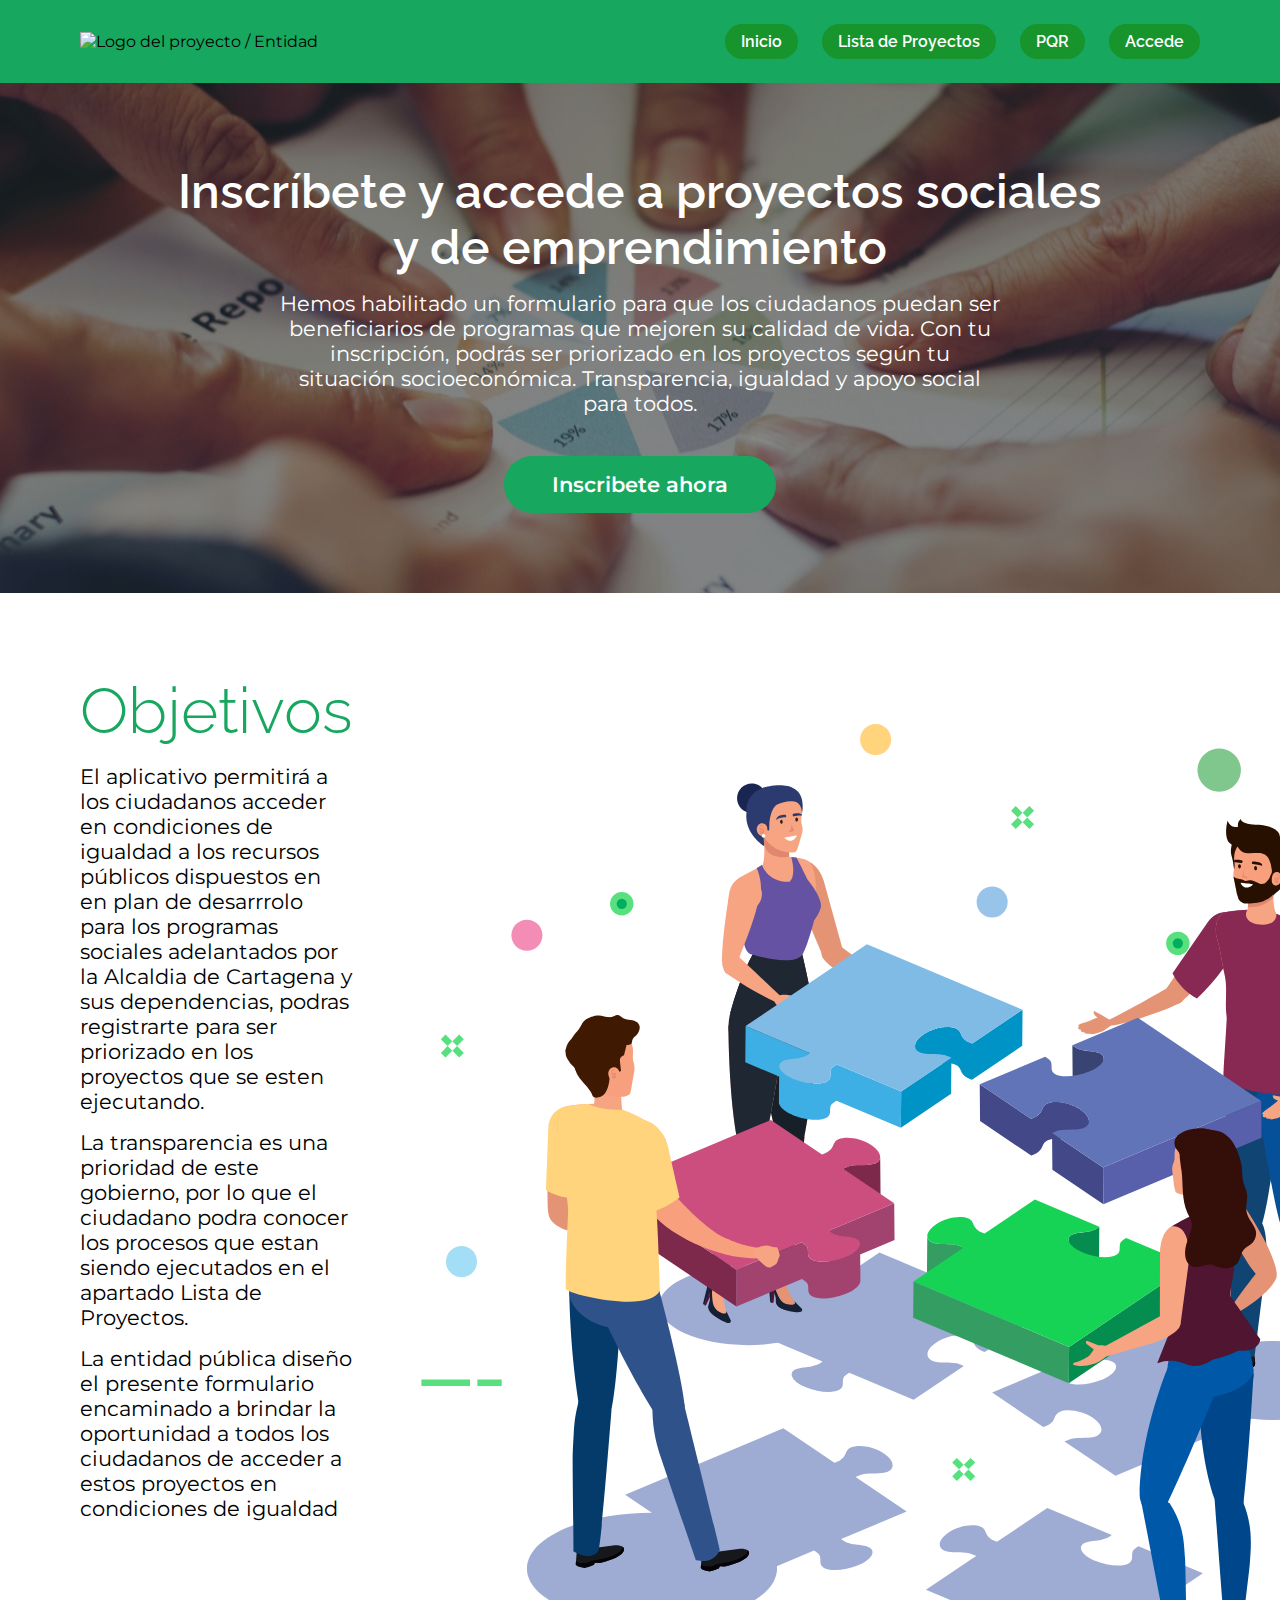
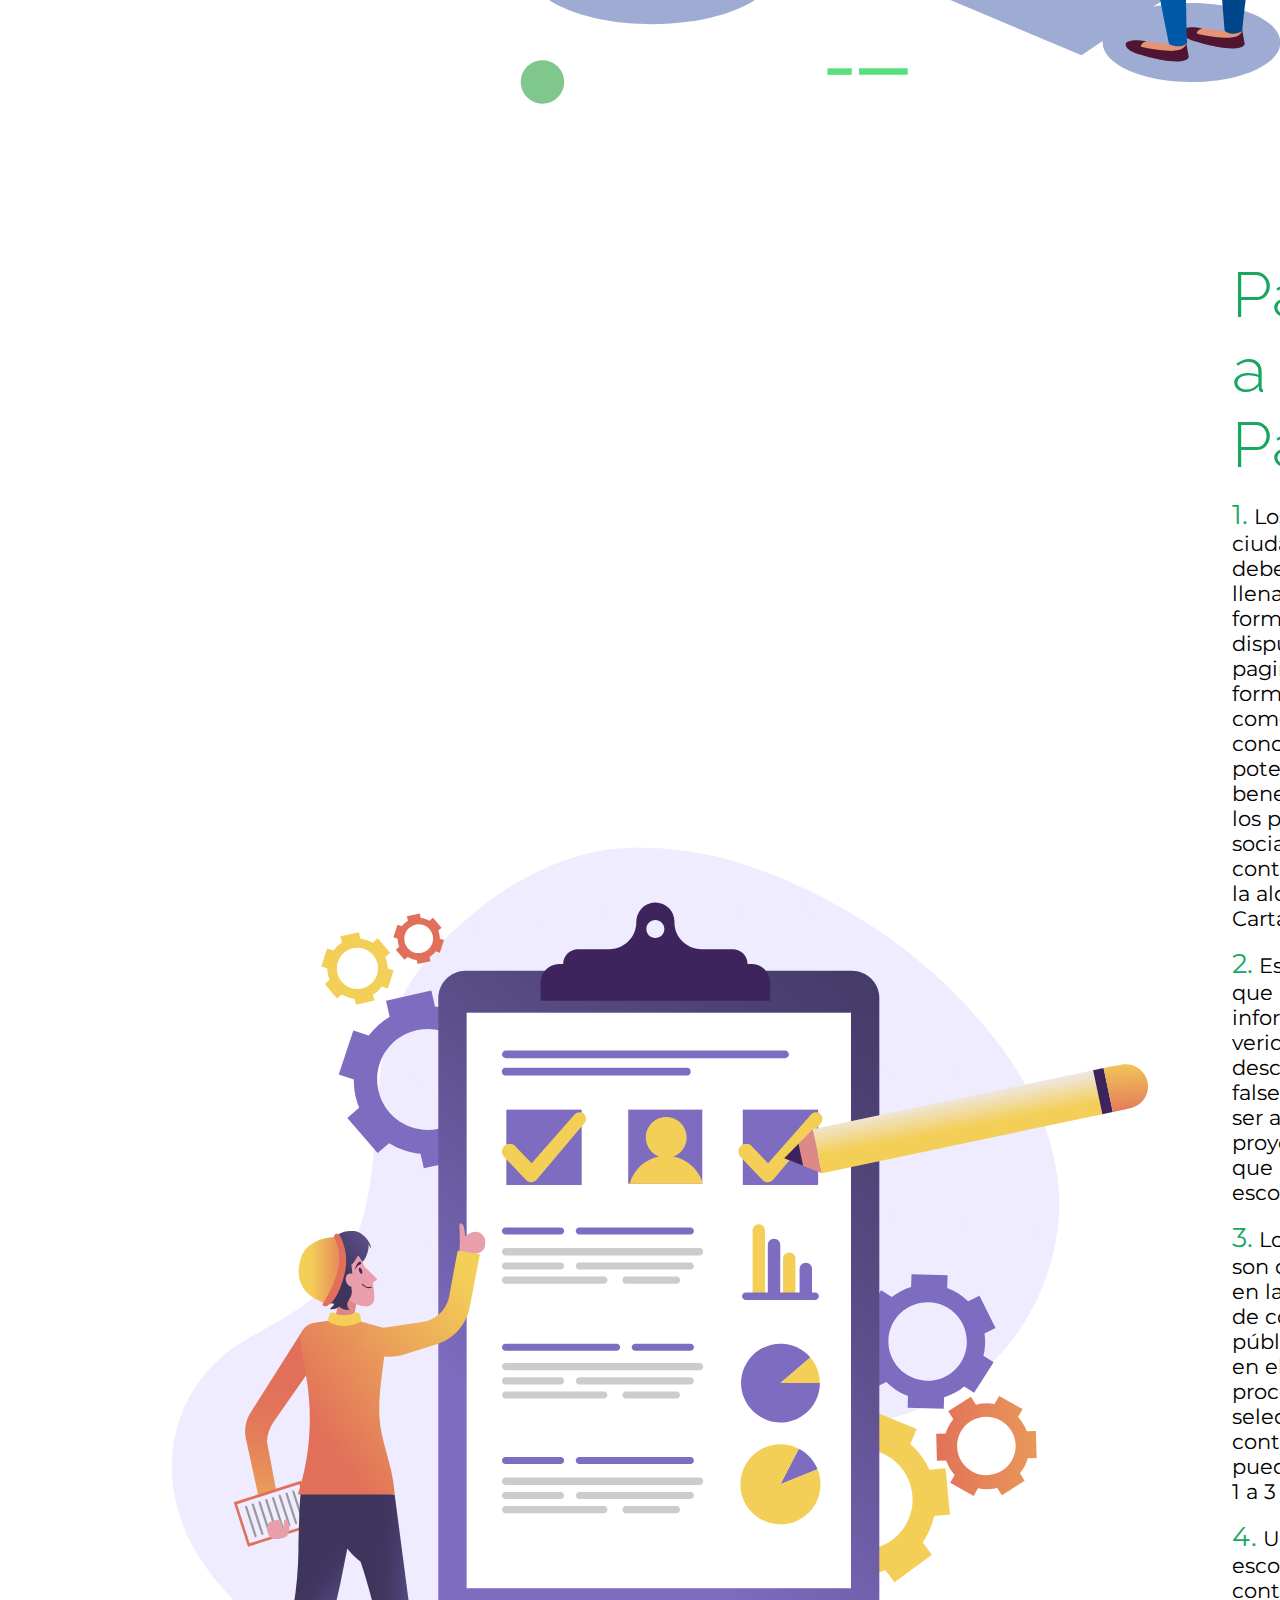
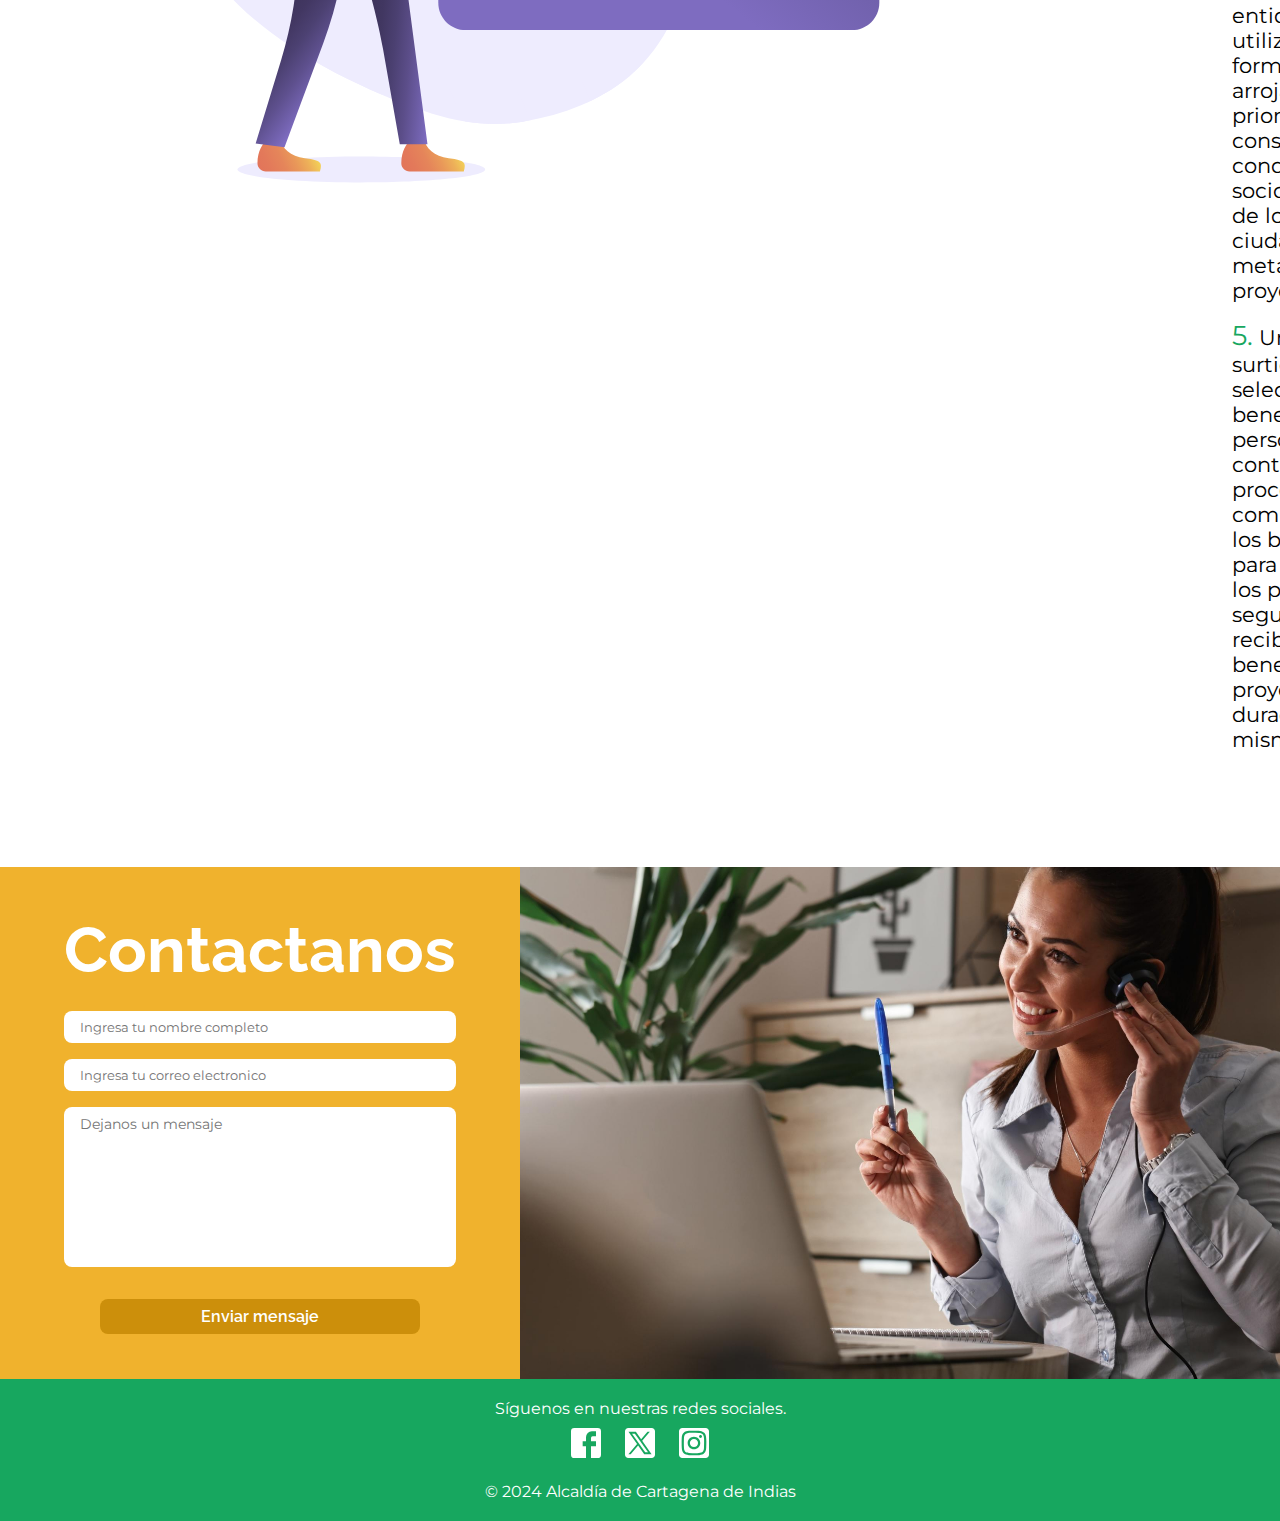
==== commit dcaa7739: "correcciones de texto y espaciados" ====
--- a/index.html
+++ b/index.html
@@ -48,8 +48,8 @@
                     registrarte para ser priorizado en los proyectos
                     que se esten ejecutando.</p>
                 <p>La transparencia es una prioridad de este gobierno, por lo que el ciudadano podra conocer los
-                    procesos que estan siendo ejecutados en el apartado Lista de Proyectos.</p><br><br>
-                <p>la entidad pública diseño el presente formulario encaminado a brindar la oportunidad a todos los
+                    procesos que estan siendo ejecutados en el apartado Lista de Proyectos.</p>
+                <p>La entidad pública diseño el presente formulario encaminado a brindar la oportunidad a todos los
                     ciudadanos de acceder a estos proyectos
                     en condiciones de igualdad</p>
             </div>
@@ -63,17 +63,17 @@
                 <h2>Paso a Paso</h2>
                 <p><span>1.</span> Los ciudadanos deben inscribirse llenando el formulario dispuesto en la pagina web.
                     Este formulario tiene como finalidad conocer las potenciales beneficarios
-                    de los proyectos sociales contratados por la alcaldia de Cartagena.</p><br>
+                    de los proyectos sociales contratados por la alcaldia de Cartagena.</p>
                 <p><span>2.</span> Es necesario que la información sea veridica, de descubrirse falsedades podra ser
-                    apartado del proyecto en el que haya sido escogido.</p><br>
+                    apartado del proyecto en el que haya sido escogido.</p>
                 <p><span>3.</span> Los procesos son celebrados en la plataforma de compras públicas Secop, en ella el
-                    proceso de selección de contratista puede tardar de 1 a 3 meses</p><br>
+                    proceso de selección de contratista puede tardar de 1 a 3 meses</p>
                 <p><span>4.</span> Una vez escogido el contratista, la entidad pública utilizara el formularios que
                     arrojaran una priorización considerando las condiciones socioeconomicas de los ciudadanos
-                    y las metas del proyecto.</p><br>
+                    y las metas del proyecto.</p>
                 <p><span>5.</span> Una vez surtida la selección de beneficiarios, el personal del contratista procedera
                     a comunicarse con los beneficiarios para indicarles los pasos a seguir para recibir
-                    los beneficios de los proyectos y la duración de los mismos.</p><br><br>
+                    los beneficios de los proyectos y la duración de los mismos.</p><br>
                 </p>
             </div>
         </section>
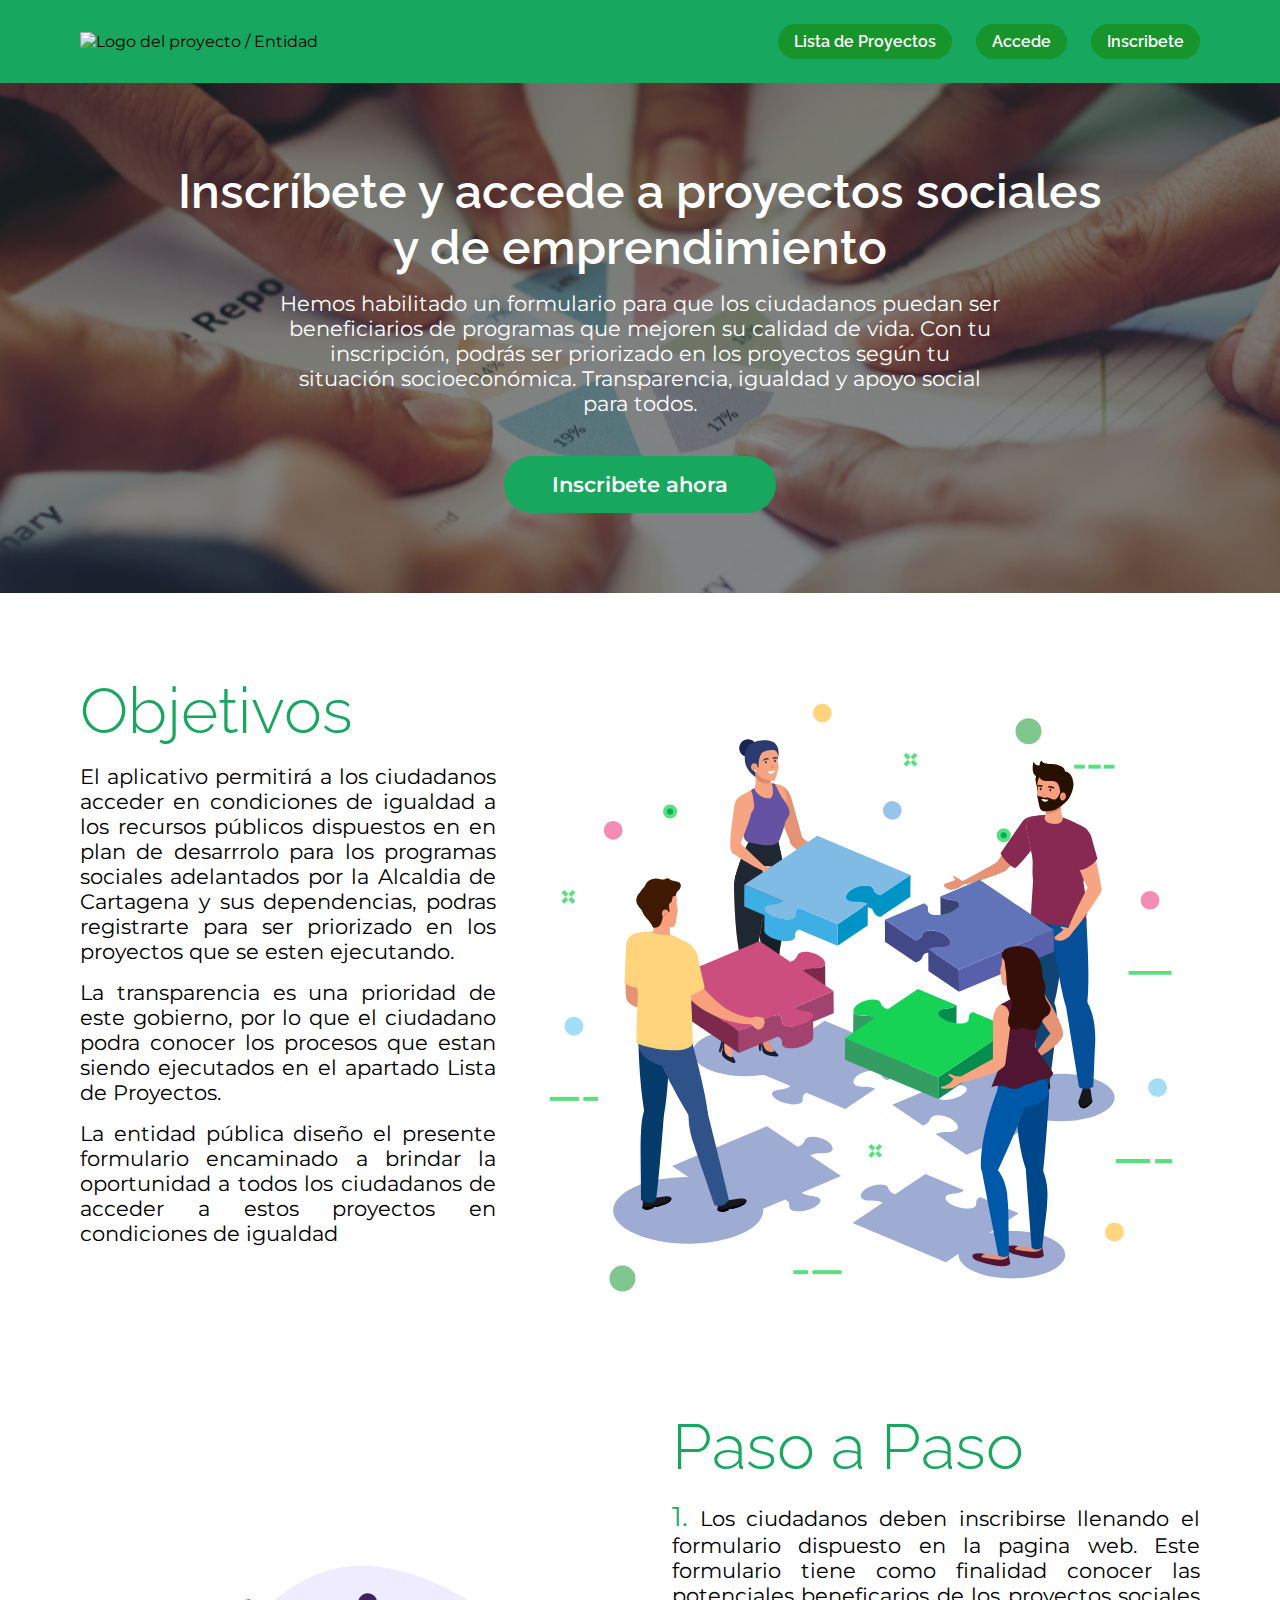
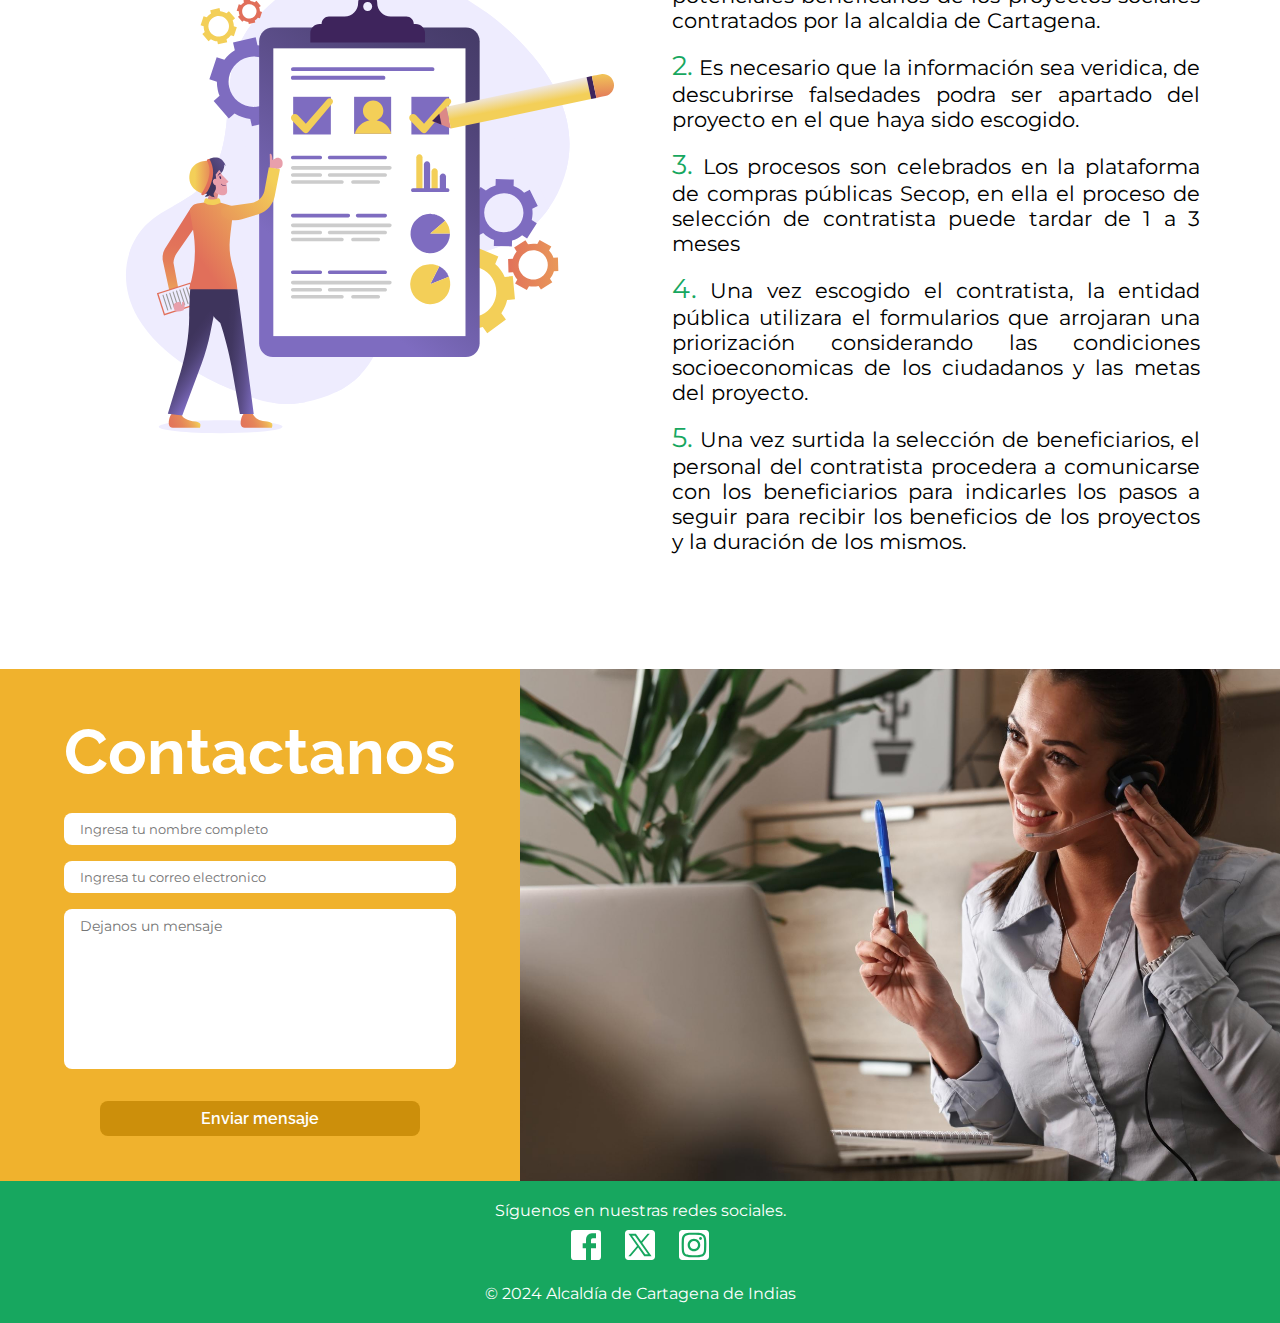
==== commit bbe9f3dc: "cambios a botones de header" ====
--- a/index.html
+++ b/index.html
@@ -16,11 +16,12 @@
                 <img src="logo.png" alt="Logo del proyecto / Entidad">
             </div>
             <ul class="contenedor_items">
-                <li><a href="#inicio">Inicio</a></li>
+                <!--<li><a href="#inicio">Inicio</a></li>-->
                 <!--<li><a href="#quienes-somos">Quiénes Somos</a></li-->
                 <li><a href="src\pages\projects.html">Lista de Proyectos</a></li>
-                <li><a href="#pqr">PQR</a></li>
+                <!--<li><a href="#pqr">PQR</a></li>-->
                 <li id="acceder"><a href="#accede">Accede</a></li>
+                <li><a href="src\pages\form.html">Inscribete</a></li>
             </ul>
         </nav>
     </header>
--- a/src/css/index.css
+++ b/src/css/index.css
@@ -43,6 +43,7 @@
     margin: 0 0 4rem;
     background-image: url('../../assets/inicio_bg.jpg');
     background-position: center;
+    text-align: justify;
   }
   
   .texto_inicio {
@@ -96,6 +97,7 @@
     gap: 2rem;
     padding: 1rem 5rem;
     margin: 0 0 2rem;
+    text-align:justify;
   }
   
   .texto_objs {
@@ -114,7 +116,7 @@
     font-size: 1.3rem;
   }
   .objs img {
-    width: 110%;
+    width: 60%;
   }
 
   /* Paso a paso */
@@ -126,6 +128,7 @@
     gap: 2rem;
     padding: 1rem 5rem;
     margin: 0 0 3rem;
+    text-align:justify
   }
   
   .texto_pasos {
@@ -149,7 +152,7 @@
   }
 
   .paso_paso img {
-    width: 100%;
+    width: 50%;
   }
 
 /* Contacto */
@@ -215,6 +218,9 @@
     color: white;
     padding: 20px 0;
     text-align: center;
+    
+    width: 100%;
+    bottom: 0;
 }
 
 footer .redes_contenedor {
